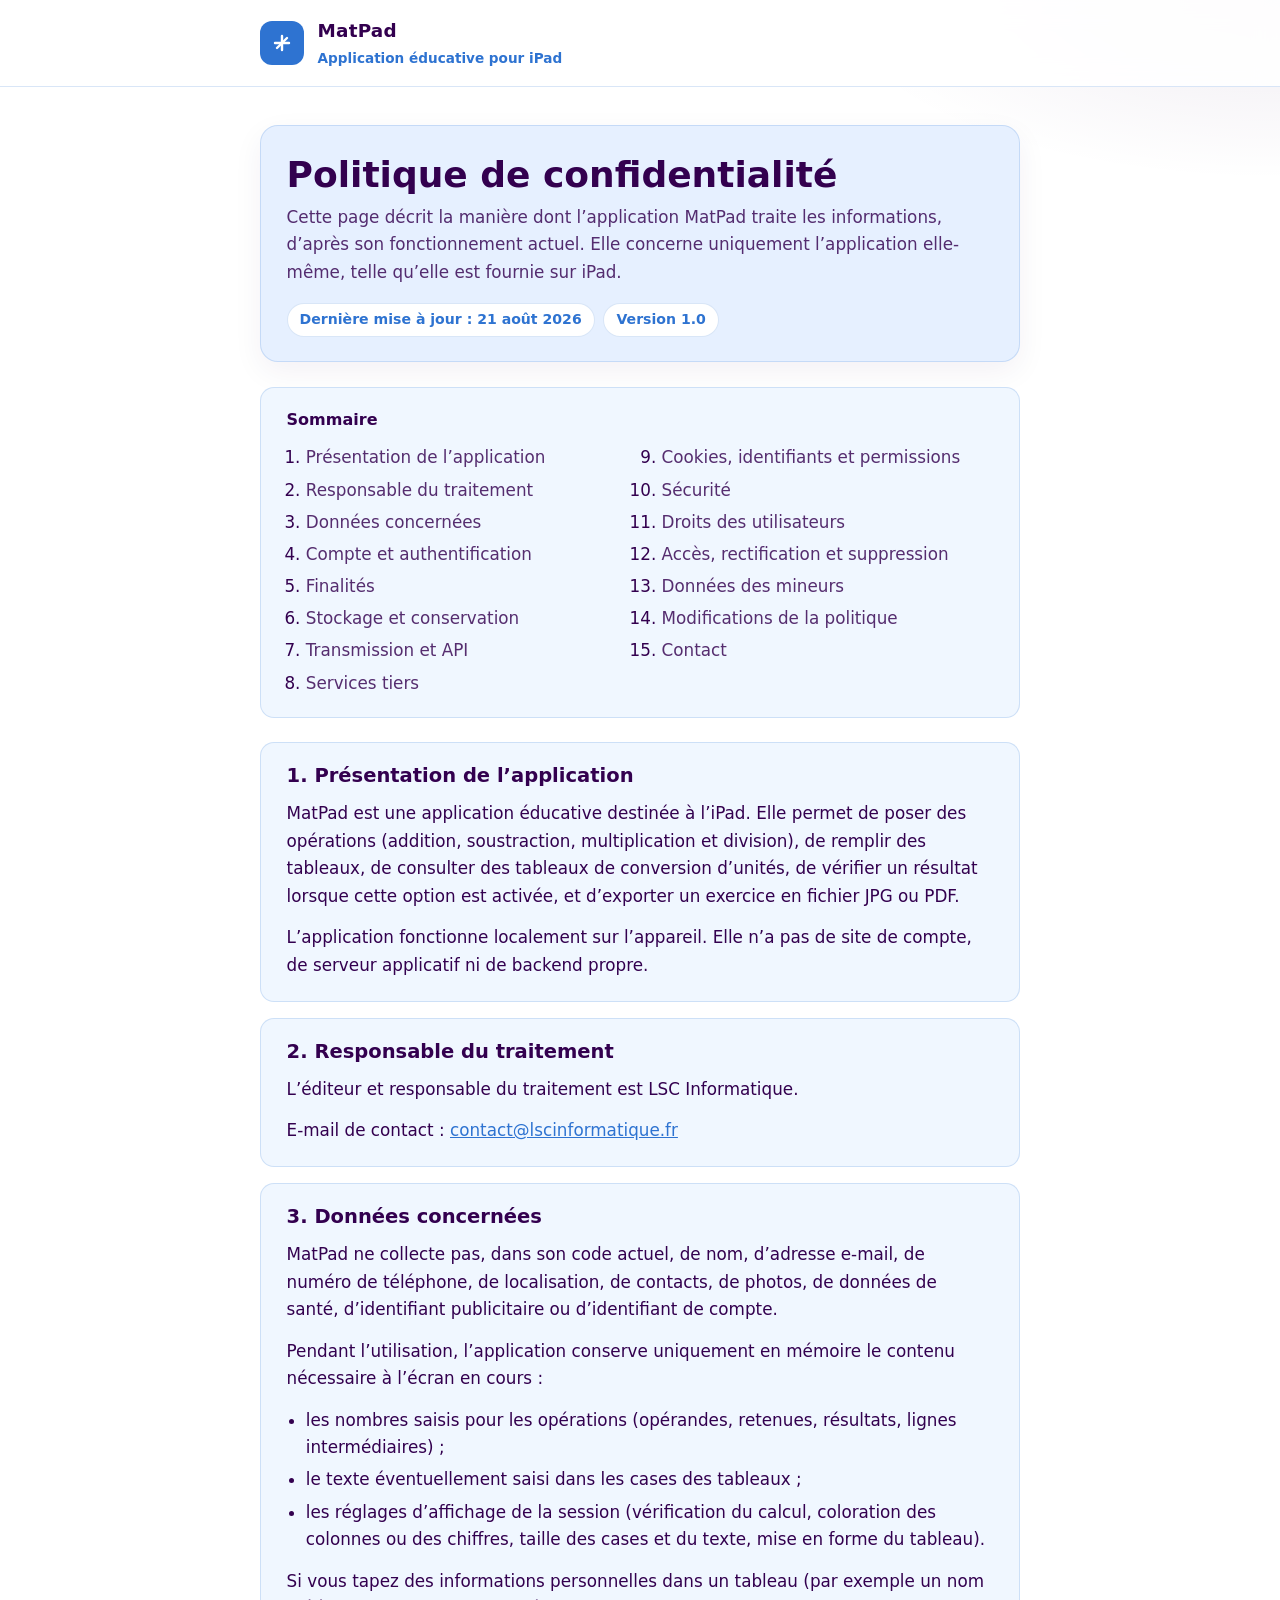
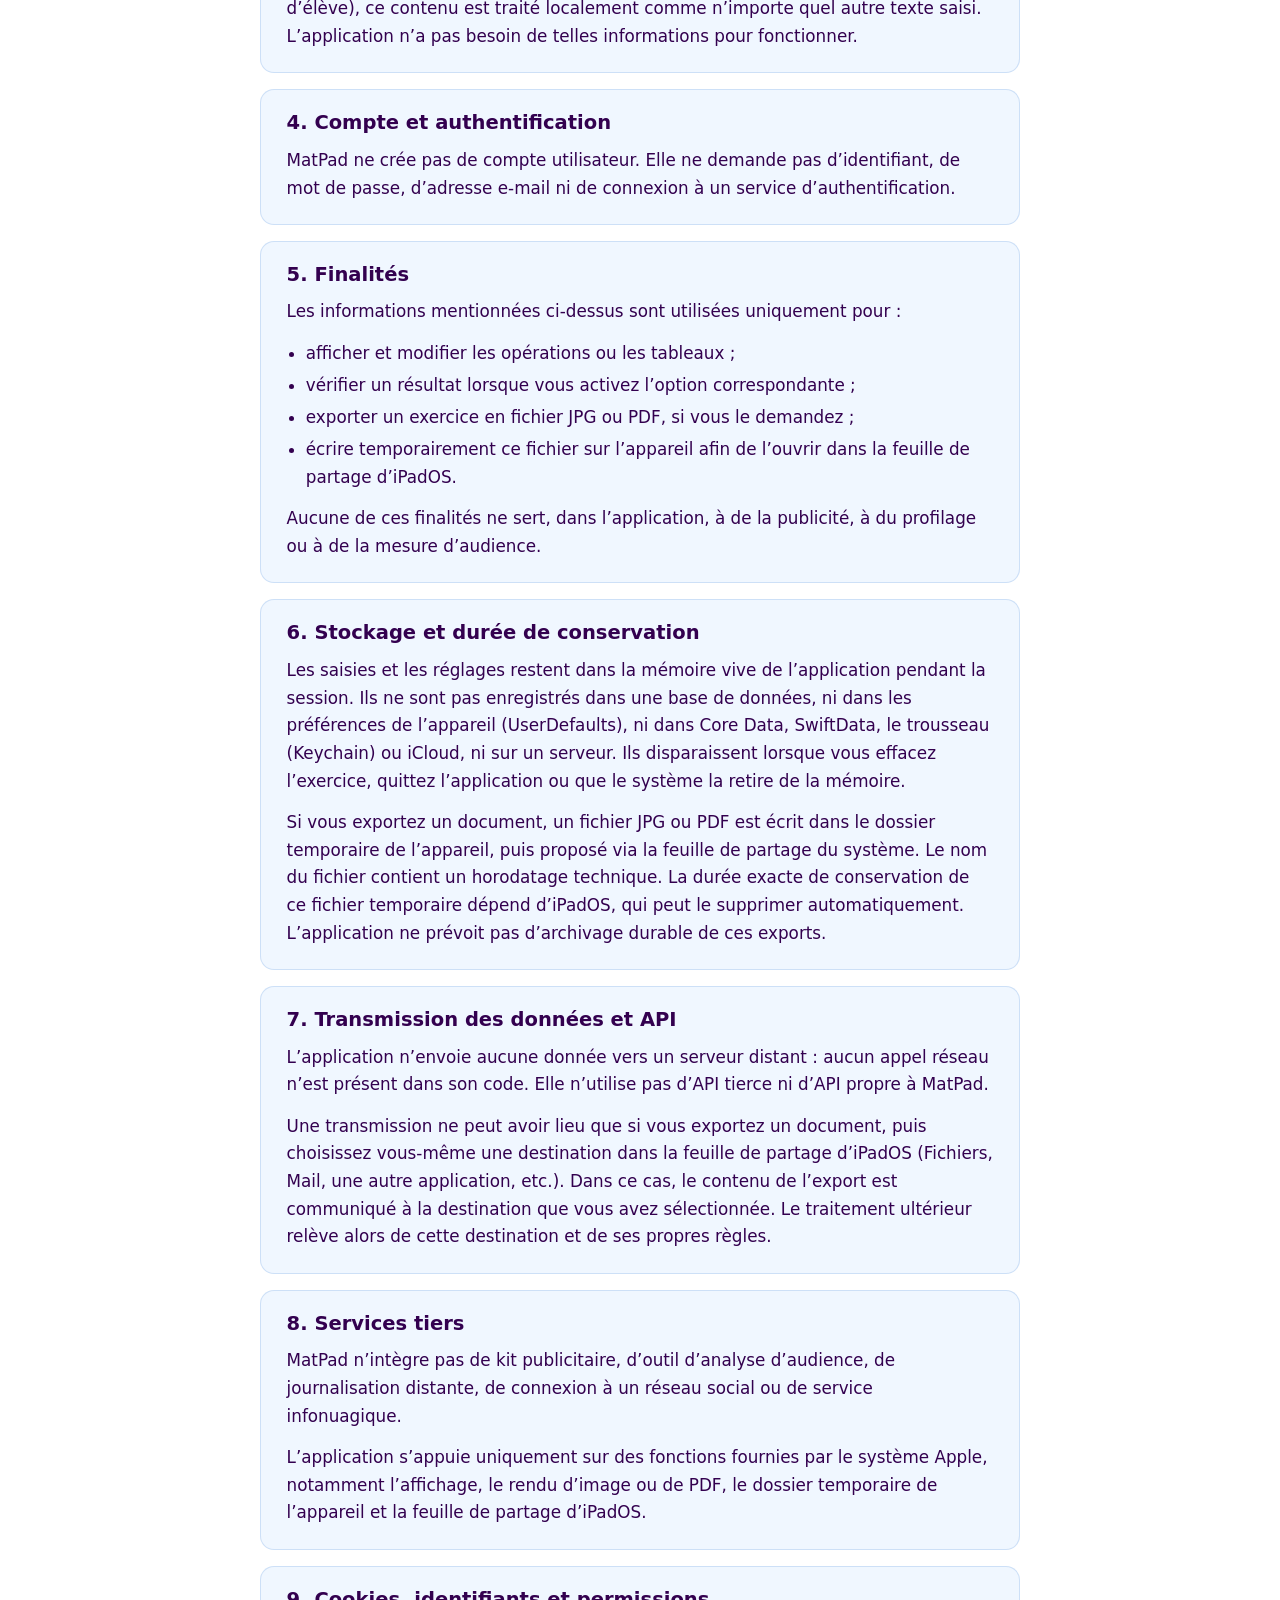
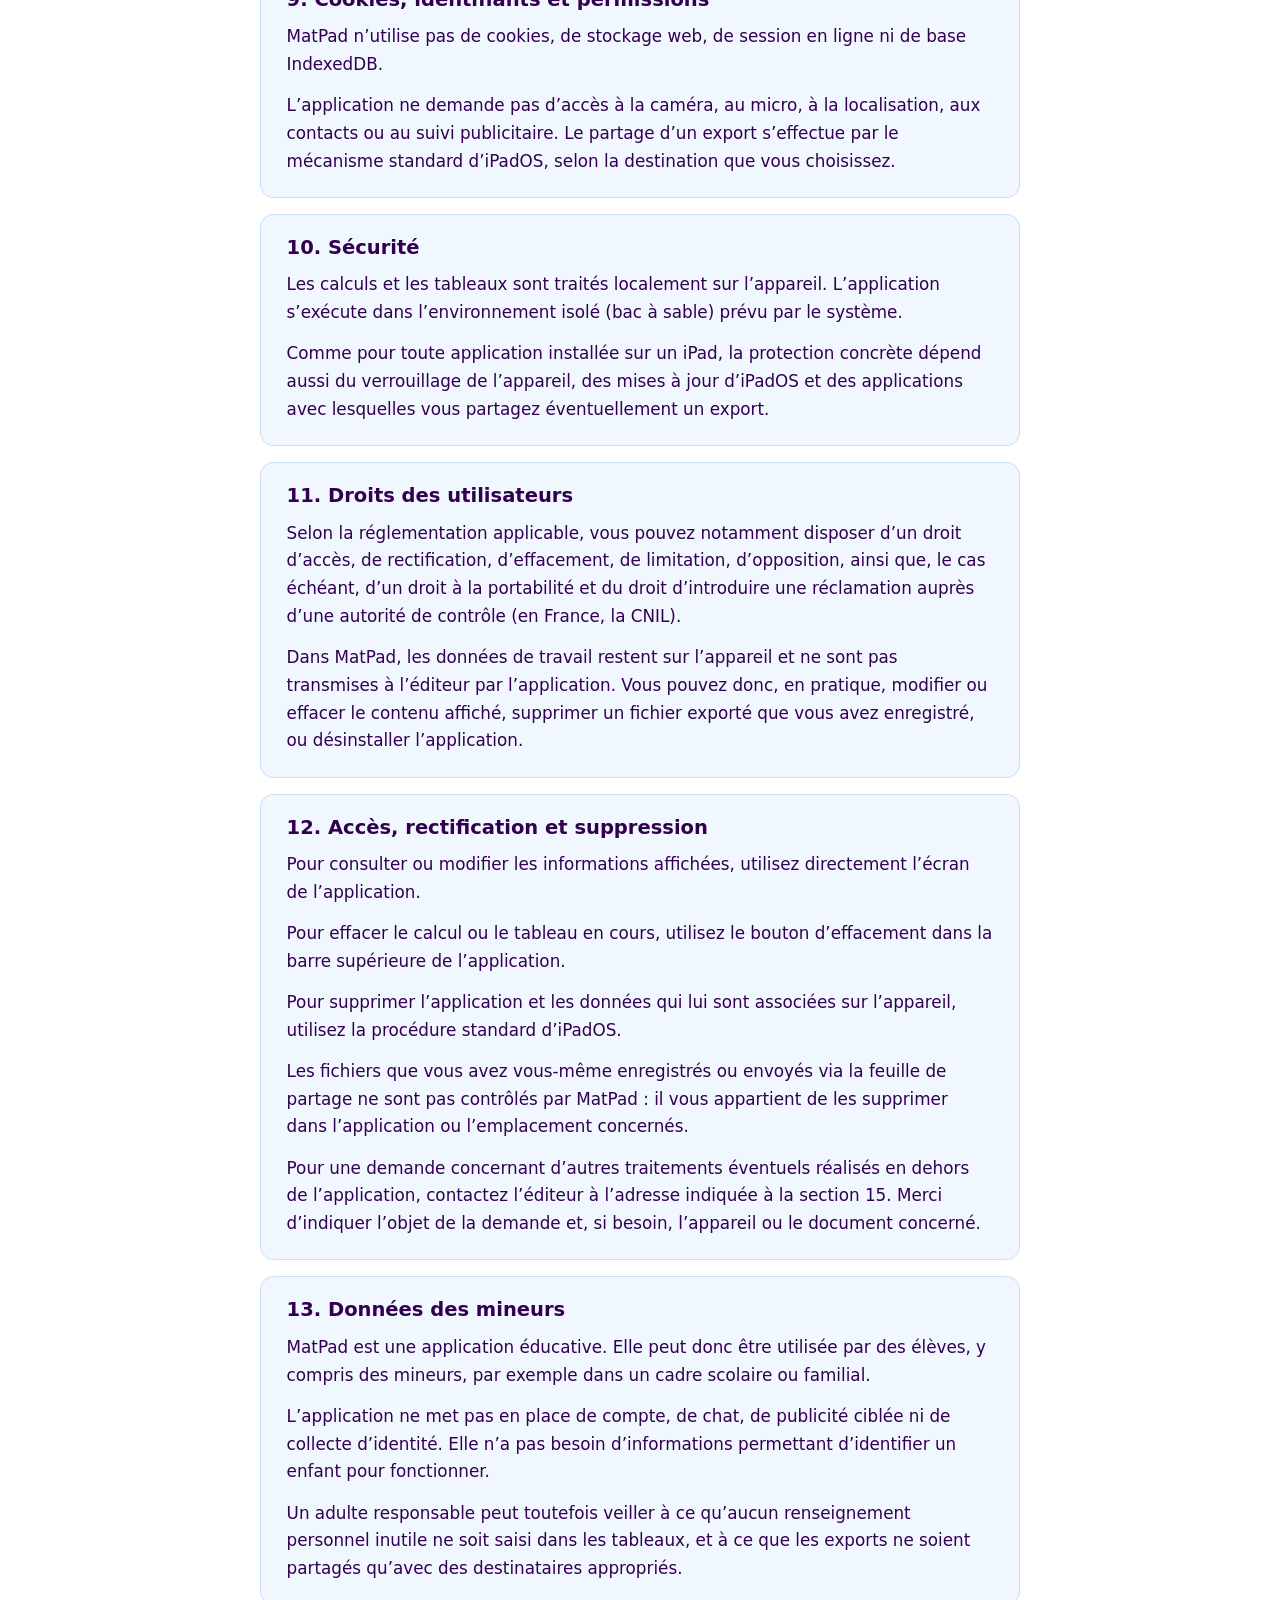
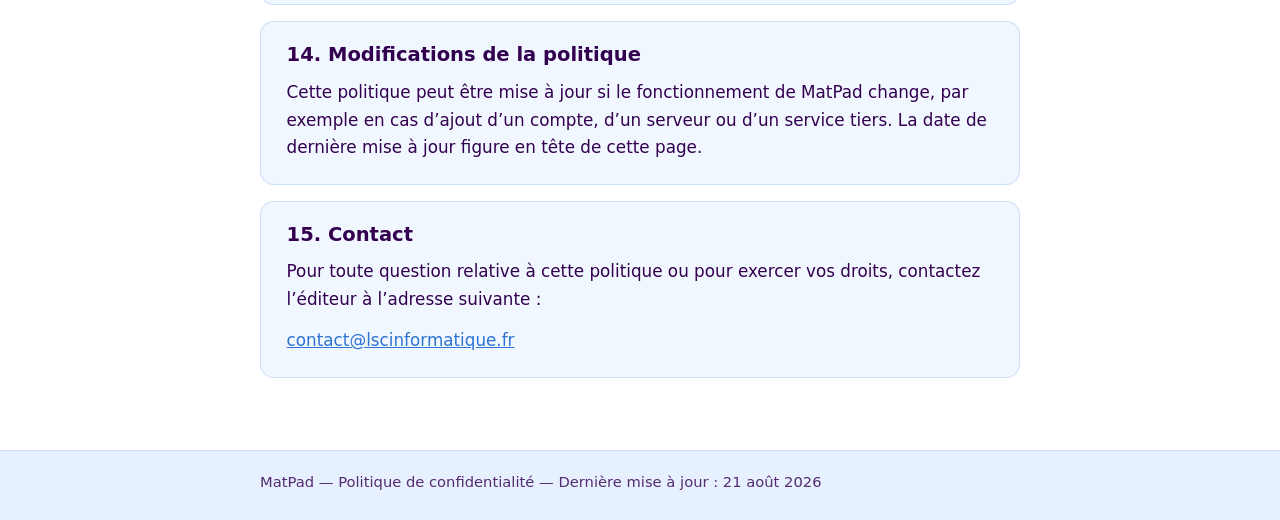
==== index.html @ 960d9aad "page privacy" ====
<!DOCTYPE html>
<html lang="fr">
<head>
  <meta charset="utf-8">
  <meta name="viewport" content="width=device-width, initial-scale=1">
  <meta name="description" content="Politique de confidentialité de MatPad, application iPad d’apprentissage des opérations posées et de saisie de tableaux.">
  <meta name="color-scheme" content="light">
  <title>Politique de confidentialité — MatPad</title>
  <link rel="icon" href="data:image/svg+xml,%3Csvg xmlns='http://www.w3.org/2000/svg' viewBox='0 0 64 64'%3E%3Crect width='64' height='64' rx='14' fill='%232E73D1'/%3E%3Cpath fill='none' stroke='%23fff' stroke-width='5' stroke-linecap='round' d='M18 32h28M32 18v28'/%3E%3Cpath fill='none' stroke='%23fff' stroke-width='5' stroke-linecap='round' d='M22 42l20-20'/%3E%3C/svg%3E">
  <style>
    :root {
      --purple: #33004f;
      --purple-soft: rgba(51, 0, 79, 0.82);
      --blue: #2e73d1;
      --paper: #e6f0ff;
      --card: #f0f7ff;
      --white: #ffffff;
      --line: rgba(46, 115, 209, 0.18);
      --radius: 14px;
      --shadow: 0 10px 30px rgba(51, 0, 79, 0.06);
    }

    * {
      box-sizing: border-box;
    }

    html {
      scroll-behavior: smooth;
    }

    body {
      margin: 0;
      color: var(--purple);
      background:
        radial-gradient(1200px 400px at 10% -10%, rgba(46, 115, 209, 0.14), transparent 55%),
        radial-gradient(900px 360px at 100% 0%, rgba(51, 0, 79, 0.08), transparent 50%),
        var(--white);
      font-family: ui-rounded, "SF Pro Rounded", "Hiragino Maru Gothic ProN", "Segoe UI", system-ui, -apple-system, sans-serif;
      line-height: 1.65;
      font-size: 1.05rem;
    }

    a {
      color: var(--blue);
    }

    .skip {
      position: absolute;
      left: 1rem;
      top: -4rem;
      background: var(--purple);
      color: var(--white);
      padding: 0.6rem 1rem;
      border-radius: 8px;
      z-index: 10;
    }

    .skip:focus {
      top: 1rem;
    }

    header {
      border-bottom: 1px solid var(--line);
      background: rgba(255, 255, 255, 0.88);
      backdrop-filter: blur(12px);
    }

    .header-inner,
    main,
    footer .footer-inner {
      width: min(760px, calc(100% - 2rem));
      margin: 0 auto;
    }

    .header-inner {
      display: flex;
      align-items: center;
      gap: 0.85rem;
      padding: 1rem 0;
    }

    .logo {
      display: grid;
      place-items: center;
      width: 44px;
      height: 44px;
      border-radius: 12px;
      background: var(--blue);
      color: var(--white);
      flex-shrink: 0;
    }

    .logo svg {
      width: 24px;
      height: 24px;
    }

    .brand {
      display: flex;
      flex-direction: column;
      gap: 0.05rem;
    }

    .brand strong {
      font-size: 1.15rem;
      letter-spacing: 0.01em;
    }

    .brand span {
      color: var(--blue);
      font-size: 0.85rem;
      font-weight: 600;
    }

    main {
      padding: 2.4rem 0 3.5rem;
    }

    .hero {
      background: var(--paper);
      border: 1px solid var(--line);
      border-radius: 18px;
      padding: 1.7rem 1.6rem 1.5rem;
      box-shadow: var(--shadow);
      margin-bottom: 1.6rem;
    }

    h1 {
      margin: 0 0 0.45rem;
      font-size: clamp(1.7rem, 4vw, 2.25rem);
      line-height: 1.2;
    }

    .lede {
      margin: 0 0 1rem;
      color: var(--purple-soft);
      font-size: 1.05rem;
    }

    .meta {
      display: flex;
      flex-wrap: wrap;
      gap: 0.55rem;
    }

    .chip {
      display: inline-flex;
      align-items: center;
      background: var(--white);
      color: var(--blue);
      border: 1px solid var(--line);
      border-radius: 999px;
      padding: 0.28rem 0.75rem;
      font-size: 0.88rem;
      font-weight: 650;
    }

    nav.toc {
      background: var(--card);
      border: 1px solid var(--line);
      border-radius: var(--radius);
      padding: 1.15rem 1.3rem 1.25rem;
      margin-bottom: 1.5rem;
    }

    nav.toc h2 {
      margin: 0 0 0.7rem;
      font-size: 1rem;
    }

    nav.toc ol {
      margin: 0;
      padding-left: 1.2rem;
      columns: 1;
      gap: 1.5rem;
    }

    nav.toc a {
      text-decoration: none;
      color: var(--purple-soft);
    }

    nav.toc a:hover,
    nav.toc a:focus {
      color: var(--blue);
      text-decoration: underline;
    }

    article section {
      background: var(--card);
      border: 1px solid var(--line);
      border-radius: var(--radius);
      padding: 1.25rem 1.35rem 1.35rem;
      margin: 0 0 1rem;
    }

    article h2 {
      margin: 0 0 0.7rem;
      font-size: 1.22rem;
      line-height: 1.3;
    }

    p {
      margin: 0 0 0.85rem;
    }

    article p:last-child,
    article ul:last-child {
      margin-bottom: 0;
    }

    ul {
      margin: 0 0 0.85rem;
      padding-left: 1.2rem;
    }

    li + li {
      margin-top: 0.28rem;
    }

    footer {
      border-top: 1px solid var(--line);
      background: var(--paper);
      color: var(--purple-soft);
    }

    .footer-inner {
      padding: 1.2rem 0 1.6rem;
      font-size: 0.92rem;
    }

    footer p {
      margin: 0;
    }

    @media (min-width: 680px) {
      nav.toc ol {
        columns: 2;
      }

      .hero,
      article section,
      nav.toc {
        padding-left: 1.6rem;
        padding-right: 1.6rem;
      }
    }

    @media (max-width: 520px) {
      body {
        font-size: 1rem;
      }

      .header-inner,
      main,
      footer .footer-inner {
        width: min(760px, calc(100% - 1.4rem));
      }

      main {
        padding-top: 1.5rem;
      }
    }

    @media print {
      body {
        background: white;
      }

      header,
      nav.toc,
      footer {
        break-inside: avoid;
      }

      article section {
        background: white;
        border: 1px solid #ccc;
        box-shadow: none;
      }
    }
  </style>
</head>
<body>
  <a class="skip" href="#contenu">Aller au contenu</a>

  <header>
    <div class="header-inner">
      <div class="logo" aria-hidden="true">
        <svg viewBox="0 0 24 24" fill="none">
          <path d="M5 12h14M12 5v14" stroke="currentColor" stroke-width="2.4" stroke-linecap="round"/>
          <path d="M7 17L17 7" stroke="currentColor" stroke-width="2.4" stroke-linecap="round"/>
        </svg>
      </div>
      <div class="brand">
        <strong>MatPad</strong>
        <span>Application éducative pour iPad</span>
      </div>
    </div>
  </header>

  <main id="contenu">
    <div class="hero">
      <h1>Politique de confidentialité</h1>
      <p class="lede">Cette page décrit la manière dont l’application MatPad traite les informations, d’après son fonctionnement actuel. Elle concerne uniquement l’application elle-même, telle qu’elle est fournie sur iPad.</p>
      <div class="meta">
        <span class="chip">Dernière mise à jour : 21 août 2026</span>
        <span class="chip">Version 1.0</span>
      </div>
    </div>

    <nav class="toc" aria-label="Sommaire">
      <h2>Sommaire</h2>
      <ol>
        <li><a href="#presentation">Présentation de l’application</a></li>
        <li><a href="#responsable">Responsable du traitement</a></li>
        <li><a href="#donnees">Données concernées</a></li>
        <li><a href="#compte">Compte et authentification</a></li>
        <li><a href="#finalites">Finalités</a></li>
        <li><a href="#stockage">Stockage et conservation</a></li>
        <li><a href="#transmission">Transmission et API</a></li>
        <li><a href="#tiers">Services tiers</a></li>
        <li><a href="#permissions">Cookies, identifiants et permissions</a></li>
        <li><a href="#securite">Sécurité</a></li>
        <li><a href="#droits">Droits des utilisateurs</a></li>
        <li><a href="#suppression">Accès, rectification et suppression</a></li>
        <li><a href="#mineurs">Données des mineurs</a></li>
        <li><a href="#modifications">Modifications de la politique</a></li>
        <li><a href="#contact">Contact</a></li>
      </ol>
    </nav>

    <article>
      <section id="presentation">
        <h2>1. Présentation de l’application</h2>
        <p>MatPad est une application éducative destinée à l’iPad. Elle permet de poser des opérations (addition, soustraction, multiplication et division), de remplir des tableaux, de consulter des tableaux de conversion d’unités, de vérifier un résultat lorsque cette option est activée, et d’exporter un exercice en fichier JPG ou PDF.</p>
        <p>L’application fonctionne localement sur l’appareil. Elle n’a pas de site de compte, de serveur applicatif ni de backend propre.</p>
      </section>

      <section id="responsable">
        <h2>2. Responsable du traitement</h2>
        <p>L’éditeur et responsable du traitement est LSC Informatique.</p>
        <p>E-mail de contact : <a href="mailto:contact@lscinformatique.fr">contact@lscinformatique.fr</a></p>
      </section>

      <section id="donnees">
        <h2>3. Données concernées</h2>
        <p>MatPad ne collecte pas, dans son code actuel, de nom, d’adresse e-mail, de numéro de téléphone, de localisation, de contacts, de photos, de données de santé, d’identifiant publicitaire ou d’identifiant de compte.</p>
        <p>Pendant l’utilisation, l’application conserve uniquement en mémoire le contenu nécessaire à l’écran en cours :</p>
        <ul>
          <li>les nombres saisis pour les opérations (opérandes, retenues, résultats, lignes intermédiaires) ;</li>
          <li>le texte éventuellement saisi dans les cases des tableaux ;</li>
          <li>les réglages d’affichage de la session (vérification du calcul, coloration des colonnes ou des chiffres, taille des cases et du texte, mise en forme du tableau).</li>
        </ul>
        <p>Si vous tapez des informations personnelles dans un tableau (par exemple un nom d’élève), ce contenu est traité localement comme n’importe quel autre texte saisi. L’application n’a pas besoin de telles informations pour fonctionner.</p>
      </section>

      <section id="compte">
        <h2>4. Compte et authentification</h2>
        <p>MatPad ne crée pas de compte utilisateur. Elle ne demande pas d’identifiant, de mot de passe, d’adresse e-mail ni de connexion à un service d’authentification.</p>
      </section>

      <section id="finalites">
        <h2>5. Finalités</h2>
        <p>Les informations mentionnées ci-dessus sont utilisées uniquement pour :</p>
        <ul>
          <li>afficher et modifier les opérations ou les tableaux ;</li>
          <li>vérifier un résultat lorsque vous activez l’option correspondante ;</li>
          <li>exporter un exercice en fichier JPG ou PDF, si vous le demandez ;</li>
          <li>écrire temporairement ce fichier sur l’appareil afin de l’ouvrir dans la feuille de partage d’iPadOS.</li>
        </ul>
        <p>Aucune de ces finalités ne sert, dans l’application, à de la publicité, à du profilage ou à de la mesure d’audience.</p>
      </section>

      <section id="stockage">
        <h2>6. Stockage et durée de conservation</h2>
        <p>Les saisies et les réglages restent dans la mémoire vive de l’application pendant la session. Ils ne sont pas enregistrés dans une base de données, ni dans les préférences de l’appareil (UserDefaults), ni dans Core Data, SwiftData, le trousseau (Keychain) ou iCloud, ni sur un serveur. Ils disparaissent lorsque vous effacez l’exercice, quittez l’application ou que le système la retire de la mémoire.</p>
        <p>Si vous exportez un document, un fichier JPG ou PDF est écrit dans le dossier temporaire de l’appareil, puis proposé via la feuille de partage du système. Le nom du fichier contient un horodatage technique. La durée exacte de conservation de ce fichier temporaire dépend d’iPadOS, qui peut le supprimer automatiquement. L’application ne prévoit pas d’archivage durable de ces exports.</p>
      </section>

      <section id="transmission">
        <h2>7. Transmission des données et API</h2>
        <p>L’application n’envoie aucune donnée vers un serveur distant : aucun appel réseau n’est présent dans son code. Elle n’utilise pas d’API tierce ni d’API propre à MatPad.</p>
        <p>Une transmission ne peut avoir lieu que si vous exportez un document, puis choisissez vous-même une destination dans la feuille de partage d’iPadOS (Fichiers, Mail, une autre application, etc.). Dans ce cas, le contenu de l’export est communiqué à la destination que vous avez sélectionnée. Le traitement ultérieur relève alors de cette destination et de ses propres règles.</p>
      </section>

      <section id="tiers">
        <h2>8. Services tiers</h2>
        <p>MatPad n’intègre pas de kit publicitaire, d’outil d’analyse d’audience, de journalisation distante, de connexion à un réseau social ou de service infonuagique.</p>
        <p>L’application s’appuie uniquement sur des fonctions fournies par le système Apple, notamment l’affichage, le rendu d’image ou de PDF, le dossier temporaire de l’appareil et la feuille de partage d’iPadOS.</p>
      </section>

      <section id="permissions">
        <h2>9. Cookies, identifiants et permissions</h2>
        <p>MatPad n’utilise pas de cookies, de stockage web, de session en ligne ni de base IndexedDB.</p>
        <p>L’application ne demande pas d’accès à la caméra, au micro, à la localisation, aux contacts ou au suivi publicitaire. Le partage d’un export s’effectue par le mécanisme standard d’iPadOS, selon la destination que vous choisissez.</p>
      </section>

      <section id="securite">
        <h2>10. Sécurité</h2>
        <p>Les calculs et les tableaux sont traités localement sur l’appareil. L’application s’exécute dans l’environnement isolé (bac à sable) prévu par le système.</p>
        <p>Comme pour toute application installée sur un iPad, la protection concrète dépend aussi du verrouillage de l’appareil, des mises à jour d’iPadOS et des applications avec lesquelles vous partagez éventuellement un export.</p>
      </section>

      <section id="droits">
        <h2>11. Droits des utilisateurs</h2>
        <p>Selon la réglementation applicable, vous pouvez notamment disposer d’un droit d’accès, de rectification, d’effacement, de limitation, d’opposition, ainsi que, le cas échéant, d’un droit à la portabilité et du droit d’introduire une réclamation auprès d’une autorité de contrôle (en France, la CNIL).</p>
        <p>Dans MatPad, les données de travail restent sur l’appareil et ne sont pas transmises à l’éditeur par l’application. Vous pouvez donc, en pratique, modifier ou effacer le contenu affiché, supprimer un fichier exporté que vous avez enregistré, ou désinstaller l’application.</p>
      </section>

      <section id="suppression">
        <h2>12. Accès, rectification et suppression</h2>
        <p>Pour consulter ou modifier les informations affichées, utilisez directement l’écran de l’application.</p>
        <p>Pour effacer le calcul ou le tableau en cours, utilisez le bouton d’effacement dans la barre supérieure de l’application.</p>
        <p>Pour supprimer l’application et les données qui lui sont associées sur l’appareil, utilisez la procédure standard d’iPadOS.</p>
        <p>Les fichiers que vous avez vous-même enregistrés ou envoyés via la feuille de partage ne sont pas contrôlés par MatPad : il vous appartient de les supprimer dans l’application ou l’emplacement concernés.</p>
        <p>Pour une demande concernant d’autres traitements éventuels réalisés en dehors de l’application, contactez l’éditeur à l’adresse indiquée à la section 15. Merci d’indiquer l’objet de la demande et, si besoin, l’appareil ou le document concerné.</p>
      </section>

      <section id="mineurs">
        <h2>13. Données des mineurs</h2>
        <p>MatPad est une application éducative. Elle peut donc être utilisée par des élèves, y compris des mineurs, par exemple dans un cadre scolaire ou familial.</p>
        <p>L’application ne met pas en place de compte, de chat, de publicité ciblée ni de collecte d’identité. Elle n’a pas besoin d’informations permettant d’identifier un enfant pour fonctionner.</p>
        <p>Un adulte responsable peut toutefois veiller à ce qu’aucun renseignement personnel inutile ne soit saisi dans les tableaux, et à ce que les exports ne soient partagés qu’avec des destinataires appropriés.</p>
      </section>

      <section id="modifications">
        <h2>14. Modifications de la politique</h2>
        <p>Cette politique peut être mise à jour si le fonctionnement de MatPad change, par exemple en cas d’ajout d’un compte, d’un serveur ou d’un service tiers. La date de dernière mise à jour figure en tête de cette page.</p>
      </section>

      <section id="contact">
        <h2>15. Contact</h2>
        <p>Pour toute question relative à cette politique ou pour exercer vos droits, contactez l’éditeur à l’adresse suivante :</p>
        <p><a href="mailto:contact@lscinformatique.fr">contact@lscinformatique.fr</a></p>
      </section>
    </article>
  </main>

  <footer>
    <div class="footer-inner">
      <p>MatPad — Politique de confidentialité — Dernière mise à jour : 21 août 2026</p>
    </div>
  </footer>
</body>
</html>
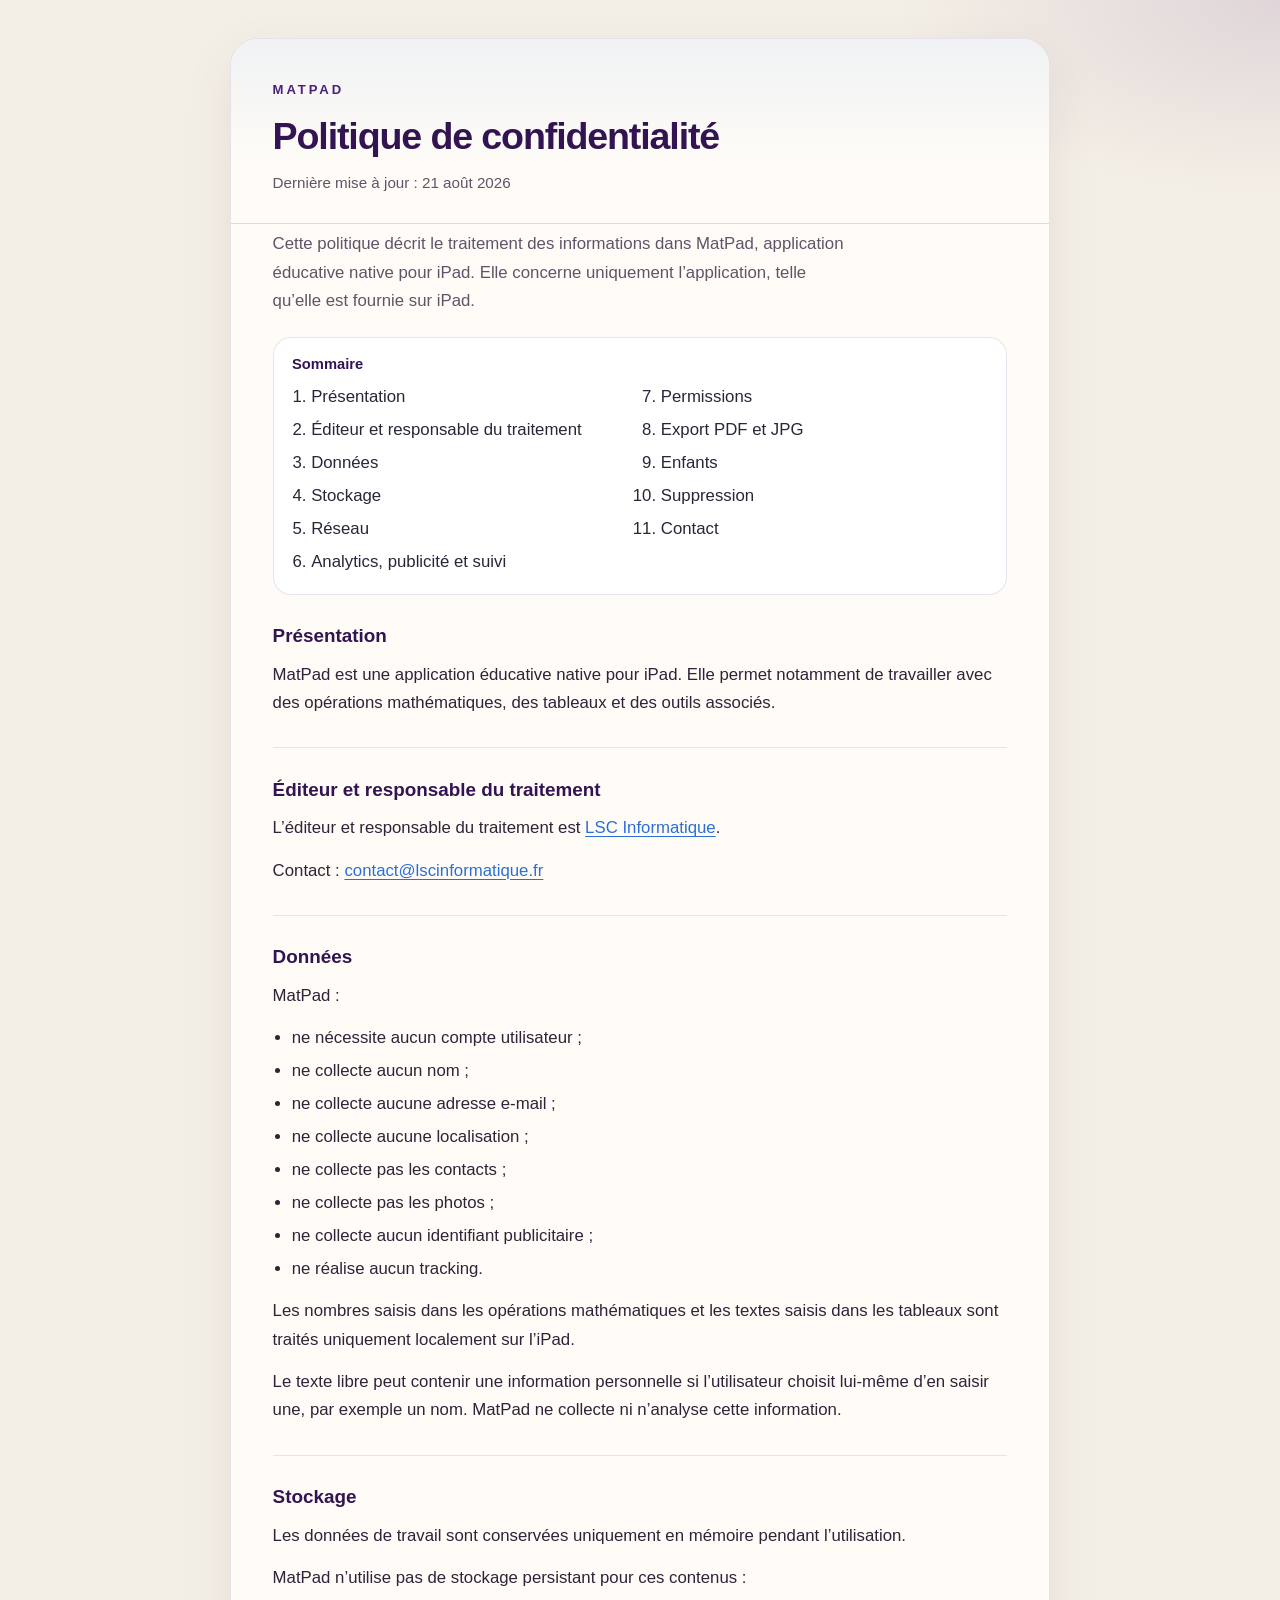
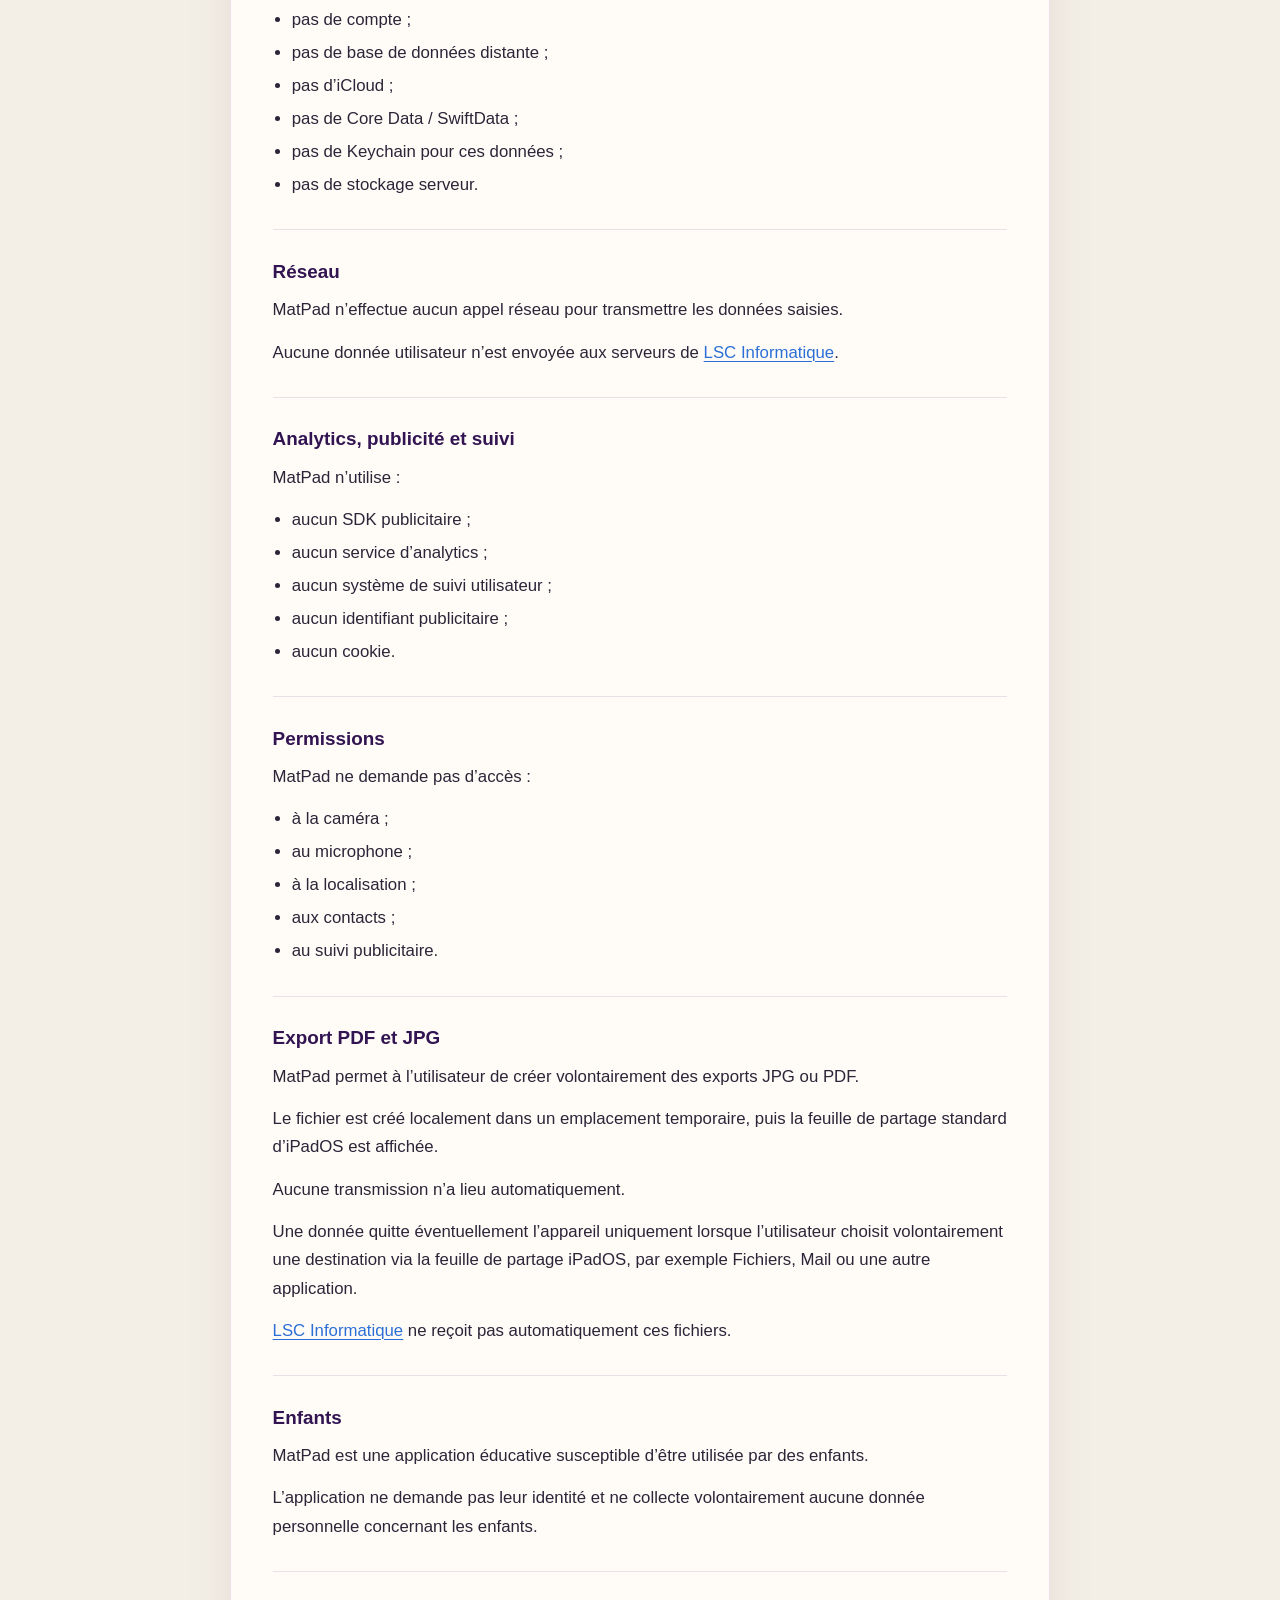
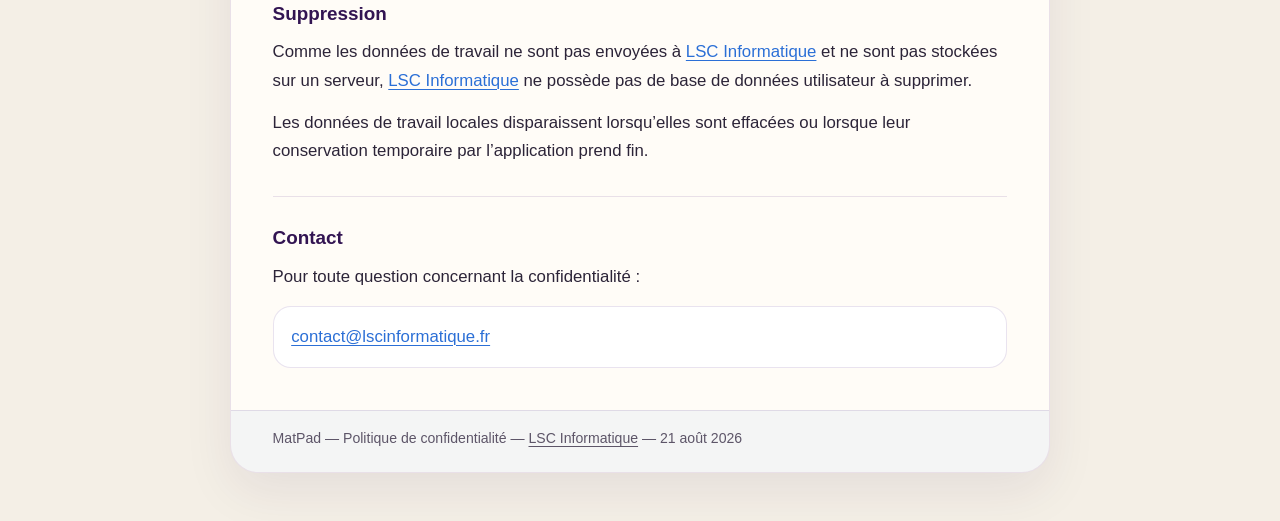
==== commit e40dfa35: "page privacy html" ====
--- a/index.html
+++ b/index.html
@@ -3,21 +3,22 @@
 <head>
   <meta charset="utf-8">
   <meta name="viewport" content="width=device-width, initial-scale=1">
-  <meta name="description" content="Politique de confidentialité de MatPad, application iPad d’apprentissage des opérations posées et de saisie de tableaux.">
+  <meta name="description" content="Politique de confidentialité de MatPad, application éducative native pour iPad éditée par LSC Informatique.">
   <meta name="color-scheme" content="light">
   <title>Politique de confidentialité — MatPad</title>
-  <link rel="icon" href="data:image/svg+xml,%3Csvg xmlns='http://www.w3.org/2000/svg' viewBox='0 0 64 64'%3E%3Crect width='64' height='64' rx='14' fill='%232E73D1'/%3E%3Cpath fill='none' stroke='%23fff' stroke-width='5' stroke-linecap='round' d='M18 32h28M32 18v28'/%3E%3Cpath fill='none' stroke='%23fff' stroke-width='5' stroke-linecap='round' d='M22 42l20-20'/%3E%3C/svg%3E">
   <style>
     :root {
-      --purple: #33004f;
-      --purple-soft: rgba(51, 0, 79, 0.82);
-      --blue: #2e73d1;
-      --paper: #e6f0ff;
-      --card: #f0f7ff;
-      --white: #ffffff;
-      --line: rgba(46, 115, 209, 0.18);
-      --radius: 14px;
-      --shadow: 0 10px 30px rgba(51, 0, 79, 0.06);
+      --purple: #4b1f7a;
+      --purple-deep: #321452;
+      --blue: #2b6fd6;
+      --ink: #2c2438;
+      --muted: #5d5568;
+      --paper: #f4efe6;
+      --sheet: #fffcf7;
+      --card: #ffffff;
+      --line: rgba(75, 31, 122, 0.12);
+      --shadow: 0 18px 50px rgba(50, 20, 82, 0.08);
+      --radius: 18px;
     }
 
     * {
@@ -30,253 +31,263 @@
 
     body {
       margin: 0;
-      color: var(--purple);
+      color: var(--ink);
       background:
-        radial-gradient(1200px 400px at 10% -10%, rgba(46, 115, 209, 0.14), transparent 55%),
-        radial-gradient(900px 360px at 100% 0%, rgba(51, 0, 79, 0.08), transparent 50%),
-        var(--white);
-      font-family: ui-rounded, "SF Pro Rounded", "Hiragino Maru Gothic ProN", "Segoe UI", system-ui, -apple-system, sans-serif;
-      line-height: 1.65;
+        radial-gradient(900px 420px at 8% -8%, rgba(43, 111, 214, 0.16), transparent 58%),
+        radial-gradient(740px 380px at 100% 0%, rgba(75, 31, 122, 0.12), transparent 52%),
+        var(--paper);
+      font-family: -apple-system, BlinkMacSystemFont, "Segoe UI", "Helvetica Neue", Helvetica, Arial, sans-serif;
       font-size: 1.05rem;
+      line-height: 1.7;
     }
 
     a {
       color: var(--blue);
+      text-decoration-thickness: 1px;
+      text-underline-offset: 0.18em;
+    }
+
+    footer a {
+      color: inherit;
+    }
+
+    footer a:hover,
+    footer a:focus-visible {
+      color: var(--purple);
+    }
+
+    a:hover,
+    a:focus-visible {
+      color: var(--purple);
     }
 
     .skip {
       position: absolute;
       left: 1rem;
       top: -4rem;
-      background: var(--purple);
-      color: var(--white);
-      padding: 0.6rem 1rem;
-      border-radius: 8px;
       z-index: 10;
+      background: var(--purple-deep);
+      color: #fff;
+      padding: 0.55rem 0.9rem;
+      border-radius: 10px;
     }
 
     .skip:focus {
       top: 1rem;
     }
 
-    header {
+    .page {
+      width: min(820px, calc(100% - 2rem));
+      margin: 1.6rem auto 2.4rem;
+    }
+
+    .sheet {
+      background: var(--sheet);
+      border: 1px solid var(--line);
+      border-radius: 28px;
+      box-shadow: var(--shadow);
+      overflow: hidden;
+    }
+
+    .masthead {
+      padding: 2.1rem 2rem 1.7rem;
+      background:
+        linear-gradient(180deg, rgba(43, 111, 214, 0.07), transparent 70%),
+        var(--sheet);
       border-bottom: 1px solid var(--line);
-      background: rgba(255, 255, 255, 0.88);
-      backdrop-filter: blur(12px);
-    }
-
-    .header-inner,
-    main,
-    footer .footer-inner {
-      width: min(760px, calc(100% - 2rem));
-      margin: 0 auto;
-    }
-
-    .header-inner {
-      display: flex;
-      align-items: center;
-      gap: 0.85rem;
-      padding: 1rem 0;
-    }
-
-    .logo {
-      display: grid;
-      place-items: center;
-      width: 44px;
-      height: 44px;
-      border-radius: 12px;
-      background: var(--blue);
-      color: var(--white);
-      flex-shrink: 0;
-    }
-
-    .logo svg {
-      width: 24px;
-      height: 24px;
     }
 
     .brand {
-      display: flex;
-      flex-direction: column;
-      gap: 0.05rem;
-    }
-
-    .brand strong {
-      font-size: 1.15rem;
-      letter-spacing: 0.01em;
-    }
-
-    .brand span {
-      color: var(--blue);
-      font-size: 0.85rem;
-      font-weight: 600;
-    }
-
-    main {
-      padding: 2.4rem 0 3.5rem;
-    }
-
-    .hero {
-      background: var(--paper);
-      border: 1px solid var(--line);
-      border-radius: 18px;
-      padding: 1.7rem 1.6rem 1.5rem;
-      box-shadow: var(--shadow);
-      margin-bottom: 1.6rem;
+      margin: 0 0 0.85rem;
+      color: var(--purple);
+      font-size: 0.82rem;
+      font-weight: 700;
+      letter-spacing: 0.22em;
+      text-transform: uppercase;
     }
 
     h1 {
-      margin: 0 0 0.45rem;
-      font-size: clamp(1.7rem, 4vw, 2.25rem);
-      line-height: 1.2;
-    }
-
-    .lede {
-      margin: 0 0 1rem;
-      color: var(--purple-soft);
-      font-size: 1.05rem;
-    }
-
-    .meta {
-      display: flex;
-      flex-wrap: wrap;
-      gap: 0.55rem;
-    }
-
-    .chip {
-      display: inline-flex;
-      align-items: center;
-      background: var(--white);
-      color: var(--blue);
-      border: 1px solid var(--line);
-      border-radius: 999px;
-      padding: 0.28rem 0.75rem;
-      font-size: 0.88rem;
-      font-weight: 650;
-    }
-
-    nav.toc {
+      margin: 0 0 0.7rem;
+      color: var(--purple-deep);
+      font-size: clamp(1.7rem, 4.4vw, 2.35rem);
+      line-height: 1.15;
+      letter-spacing: -0.03em;
+    }
+
+    .updated {
+      margin: 0;
+      color: var(--muted);
+      font-size: 0.95rem;
+    }
+
+    .intro {
+      margin: 0;
+      max-width: 62ch;
+      color: var(--muted);
+    }
+
+    .toc {
+      margin: 1.35rem 0 0;
+      padding: 1.05rem 1.15rem;
       background: var(--card);
       border: 1px solid var(--line);
       border-radius: var(--radius);
-      padding: 1.15rem 1.3rem 1.25rem;
-      margin-bottom: 1.5rem;
-    }
-
-    nav.toc h2 {
-      margin: 0 0 0.7rem;
-      font-size: 1rem;
-    }
-
-    nav.toc ol {
+    }
+
+    .toc h2 {
+      margin: 0 0 0.55rem;
+      font-size: 0.92rem;
+    }
+
+    .toc ol {
       margin: 0;
       padding-left: 1.2rem;
       columns: 1;
-      gap: 1.5rem;
-    }
-
-    nav.toc a {
+      gap: 1.4rem;
+    }
+
+    .toc a {
+      color: var(--ink);
       text-decoration: none;
-      color: var(--purple-soft);
-    }
-
-    nav.toc a:hover,
-    nav.toc a:focus {
+    }
+
+    .toc a:hover,
+    .toc a:focus-visible {
       color: var(--blue);
       text-decoration: underline;
     }
 
-    article section {
+    main {
+      padding: 0.4rem 2rem 2.2rem;
+    }
+
+    section {
+      padding: 1.55rem 0;
+      border-bottom: 1px solid var(--line);
+    }
+
+    section:last-of-type {
+      border-bottom: 0;
+      padding-bottom: 0.4rem;
+    }
+
+    h2 {
+      margin: 0 0 0.75rem;
+      color: var(--purple-deep);
+      font-size: 1.18rem;
+      line-height: 1.3;
+    }
+
+    p {
+      margin: 0 0 0.85rem;
+    }
+
+    p:last-child,
+    ul:last-child {
+      margin-bottom: 0;
+    }
+
+    ul {
+      margin: 0 0 0.85rem;
+      padding-left: 1.2rem;
+    }
+
+    li + li {
+      margin-top: 0.28rem;
+    }
+
+    .card {
+      margin-top: 0.9rem;
+      padding: 1rem 1.1rem;
       background: var(--card);
       border: 1px solid var(--line);
       border-radius: var(--radius);
-      padding: 1.25rem 1.35rem 1.35rem;
-      margin: 0 0 1rem;
-    }
-
-    article h2 {
-      margin: 0 0 0.7rem;
-      font-size: 1.22rem;
-      line-height: 1.3;
-    }
-
-    p {
-      margin: 0 0 0.85rem;
-    }
-
-    article p:last-child,
-    article ul:last-child {
-      margin-bottom: 0;
-    }
-
-    ul {
-      margin: 0 0 0.85rem;
-      padding-left: 1.2rem;
-    }
-
-    li + li {
-      margin-top: 0.28rem;
     }
 
     footer {
+      padding: 1.05rem 2rem 1.3rem;
+      background: rgba(43, 111, 214, 0.05);
       border-top: 1px solid var(--line);
-      background: var(--paper);
-      color: var(--purple-soft);
-    }
-
-    .footer-inner {
-      padding: 1.2rem 0 1.6rem;
-      font-size: 0.92rem;
+      color: var(--muted);
+      font-size: 0.88rem;
     }
 
     footer p {
       margin: 0;
     }
 
-    @media (min-width: 680px) {
-      nav.toc ol {
+    @media (min-width: 720px) {
+      .page {
+        margin-top: 2.4rem;
+        margin-bottom: 3rem;
+      }
+
+      .masthead,
+      main,
+      footer {
+        padding-left: 2.6rem;
+        padding-right: 2.6rem;
+      }
+
+      .masthead {
+        padding-top: 2.5rem;
+      }
+
+      .toc ol {
         columns: 2;
       }
 
-      .hero,
-      article section,
-      nav.toc {
-        padding-left: 1.6rem;
-        padding-right: 1.6rem;
-      }
-    }
-
-    @media (max-width: 520px) {
+      section {
+        padding: 1.85rem 0;
+      }
+    }
+
+    @media (max-width: 519px) {
       body {
         font-size: 1rem;
       }
 
-      .header-inner,
+      .page {
+        width: min(820px, calc(100% - 1.2rem));
+        margin-top: 0.9rem;
+      }
+
+      .sheet {
+        border-radius: 20px;
+      }
+
+      .masthead,
       main,
-      footer .footer-inner {
-        width: min(760px, calc(100% - 1.4rem));
-      }
-
-      main {
-        padding-top: 1.5rem;
+      footer {
+        padding-left: 1.15rem;
+        padding-right: 1.15rem;
       }
     }
 
     @media print {
       body {
-        background: white;
-      }
-
-      header,
-      nav.toc,
-      footer {
+        background: #fff;
+      }
+
+      .page {
+        width: auto;
+        margin: 0;
+      }
+
+      .sheet {
+        border: 0;
+        border-radius: 0;
+        box-shadow: none;
+      }
+
+      .toc {
         break-inside: avoid;
       }
-
-      article section {
-        background: white;
-        border: 1px solid #ccc;
-        box-shadow: none;
+    }
+
+    @media (prefers-reduced-motion: reduce) {
+      html {
+        scroll-behavior: auto;
       }
     }
   </style>
@@ -284,163 +295,142 @@
 <body>
   <a class="skip" href="#contenu">Aller au contenu</a>
 
-  <header>
-    <div class="header-inner">
-      <div class="logo" aria-hidden="true">
-        <svg viewBox="0 0 24 24" fill="none">
-          <path d="M5 12h14M12 5v14" stroke="currentColor" stroke-width="2.4" stroke-linecap="round"/>
-          <path d="M7 17L17 7" stroke="currentColor" stroke-width="2.4" stroke-linecap="round"/>
-        </svg>
-      </div>
-      <div class="brand">
-        <strong>MatPad</strong>
-        <span>Application éducative pour iPad</span>
-      </div>
+  <div class="page">
+    <div class="sheet">
+      <header class="masthead">
+        <p class="brand">MatPad</p>
+        <h1>Politique de confidentialité</h1>
+        <p class="updated">Dernière mise à jour&nbsp;: 21 août 2026</p>
+      </header>
+
+      <main id="contenu">
+        <p class="intro">Cette politique décrit le traitement des informations dans MatPad, application éducative native pour iPad. Elle concerne uniquement l’application, telle qu’elle est fournie sur iPad.</p>
+
+        <nav class="toc" aria-label="Sommaire">
+          <h2>Sommaire</h2>
+          <ol>
+            <li><a href="#presentation">Présentation</a></li>
+            <li><a href="#editeur">Éditeur et responsable du traitement</a></li>
+            <li><a href="#donnees">Données</a></li>
+            <li><a href="#stockage">Stockage</a></li>
+            <li><a href="#reseau">Réseau</a></li>
+            <li><a href="#tracking">Analytics, publicité et suivi</a></li>
+            <li><a href="#permissions">Permissions</a></li>
+            <li><a href="#export">Export PDF et JPG</a></li>
+            <li><a href="#enfants">Enfants</a></li>
+            <li><a href="#suppression">Suppression</a></li>
+            <li><a href="#contact">Contact</a></li>
+          </ol>
+        </nav>
+
+        <article>
+          <section id="presentation">
+            <h2>Présentation</h2>
+            <p>MatPad est une application éducative native pour iPad. Elle permet notamment de travailler avec des opérations mathématiques, des tableaux et des outils associés.</p>
+          </section>
+
+          <section id="editeur">
+            <h2>Éditeur et responsable du traitement</h2>
+            <p>L’éditeur et responsable du traitement est <a href="https://www.lscinformatique.fr" target="_blank" rel="noopener noreferrer">LSC Informatique</a>.</p>
+            <p>Contact&nbsp;: <a href="mailto:contact@lscinformatique.fr">contact@lscinformatique.fr</a></p>
+          </section>
+
+          <section id="donnees">
+            <h2>Données</h2>
+            <p>MatPad&nbsp;:</p>
+            <ul>
+              <li>ne nécessite aucun compte utilisateur&nbsp;;</li>
+              <li>ne collecte aucun nom&nbsp;;</li>
+              <li>ne collecte aucune adresse e-mail&nbsp;;</li>
+              <li>ne collecte aucune localisation&nbsp;;</li>
+              <li>ne collecte pas les contacts&nbsp;;</li>
+              <li>ne collecte pas les photos&nbsp;;</li>
+              <li>ne collecte aucun identifiant publicitaire&nbsp;;</li>
+              <li>ne réalise aucun tracking.</li>
+            </ul>
+            <p>Les nombres saisis dans les opérations mathématiques et les textes saisis dans les tableaux sont traités uniquement localement sur l’iPad.</p>
+            <p>Le texte libre peut contenir une information personnelle si l’utilisateur choisit lui-même d’en saisir une, par exemple un nom. MatPad ne collecte ni n’analyse cette information.</p>
+          </section>
+
+          <section id="stockage">
+            <h2>Stockage</h2>
+            <p>Les données de travail sont conservées uniquement en mémoire pendant l’utilisation.</p>
+            <p>MatPad n’utilise pas de stockage persistant pour ces contenus&nbsp;:</p>
+            <ul>
+              <li>pas de compte&nbsp;;</li>
+              <li>pas de base de données distante&nbsp;;</li>
+              <li>pas d’iCloud&nbsp;;</li>
+              <li>pas de Core Data / SwiftData&nbsp;;</li>
+              <li>pas de Keychain pour ces données&nbsp;;</li>
+              <li>pas de stockage serveur.</li>
+            </ul>
+          </section>
+
+          <section id="reseau">
+            <h2>Réseau</h2>
+            <p>MatPad n’effectue aucun appel réseau pour transmettre les données saisies.</p>
+            <p>Aucune donnée utilisateur n’est envoyée aux serveurs de <a href="https://www.lscinformatique.fr" target="_blank" rel="noopener noreferrer">LSC Informatique</a>.</p>
+          </section>
+
+          <section id="tracking">
+            <h2>Analytics, publicité et suivi</h2>
+            <p>MatPad n’utilise&nbsp;:</p>
+            <ul>
+              <li>aucun SDK publicitaire&nbsp;;</li>
+              <li>aucun service d’analytics&nbsp;;</li>
+              <li>aucun système de suivi utilisateur&nbsp;;</li>
+              <li>aucun identifiant publicitaire&nbsp;;</li>
+              <li>aucun cookie.</li>
+            </ul>
+          </section>
+
+          <section id="permissions">
+            <h2>Permissions</h2>
+            <p>MatPad ne demande pas d’accès&nbsp;:</p>
+            <ul>
+              <li>à la caméra&nbsp;;</li>
+              <li>au microphone&nbsp;;</li>
+              <li>à la localisation&nbsp;;</li>
+              <li>aux contacts&nbsp;;</li>
+              <li>au suivi publicitaire.</li>
+            </ul>
+          </section>
+
+          <section id="export">
+            <h2>Export PDF et JPG</h2>
+            <p>MatPad permet à l’utilisateur de créer volontairement des exports JPG ou PDF.</p>
+            <p>Le fichier est créé localement dans un emplacement temporaire, puis la feuille de partage standard d’iPadOS est affichée.</p>
+            <p>Aucune transmission n’a lieu automatiquement.</p>
+            <p>Une donnée quitte éventuellement l’appareil uniquement lorsque l’utilisateur choisit volontairement une destination via la feuille de partage iPadOS, par exemple Fichiers, Mail ou une autre application.</p>
+            <p><a href="https://www.lscinformatique.fr" target="_blank" rel="noopener noreferrer">LSC Informatique</a> ne reçoit pas automatiquement ces fichiers.</p>
+          </section>
+
+          <section id="enfants">
+            <h2>Enfants</h2>
+            <p>MatPad est une application éducative susceptible d’être utilisée par des enfants.</p>
+            <p>L’application ne demande pas leur identité et ne collecte volontairement aucune donnée personnelle concernant les enfants.</p>
+          </section>
+
+          <section id="suppression">
+            <h2>Suppression</h2>
+            <p>Comme les données de travail ne sont pas envoyées à <a href="https://www.lscinformatique.fr" target="_blank" rel="noopener noreferrer">LSC Informatique</a> et ne sont pas stockées sur un serveur, <a href="https://www.lscinformatique.fr" target="_blank" rel="noopener noreferrer">LSC Informatique</a> ne possède pas de base de données utilisateur à supprimer.</p>
+            <p>Les données de travail locales disparaissent lorsqu’elles sont effacées ou lorsque leur conservation temporaire par l’application prend fin.</p>
+          </section>
+
+          <section id="contact">
+            <h2>Contact</h2>
+            <p>Pour toute question concernant la confidentialité&nbsp;:</p>
+            <div class="card">
+              <p><a href="mailto:contact@lscinformatique.fr">contact@lscinformatique.fr</a></p>
+            </div>
+          </section>
+        </article>
+      </main>
+
+      <footer>
+        <p>MatPad — Politique de confidentialité — <a href="https://www.lscinformatique.fr" target="_blank" rel="noopener noreferrer">LSC Informatique</a> — 21 août 2026</p>
+      </footer>
     </div>
-  </header>
-
-  <main id="contenu">
-    <div class="hero">
-      <h1>Politique de confidentialité</h1>
-      <p class="lede">Cette page décrit la manière dont l’application MatPad traite les informations, d’après son fonctionnement actuel. Elle concerne uniquement l’application elle-même, telle qu’elle est fournie sur iPad.</p>
-      <div class="meta">
-        <span class="chip">Dernière mise à jour : 21 août 2026</span>
-        <span class="chip">Version 1.0</span>
-      </div>
-    </div>
-
-    <nav class="toc" aria-label="Sommaire">
-      <h2>Sommaire</h2>
-      <ol>
-        <li><a href="#presentation">Présentation de l’application</a></li>
-        <li><a href="#responsable">Responsable du traitement</a></li>
-        <li><a href="#donnees">Données concernées</a></li>
-        <li><a href="#compte">Compte et authentification</a></li>
-        <li><a href="#finalites">Finalités</a></li>
-        <li><a href="#stockage">Stockage et conservation</a></li>
-        <li><a href="#transmission">Transmission et API</a></li>
-        <li><a href="#tiers">Services tiers</a></li>
-        <li><a href="#permissions">Cookies, identifiants et permissions</a></li>
-        <li><a href="#securite">Sécurité</a></li>
-        <li><a href="#droits">Droits des utilisateurs</a></li>
-        <li><a href="#suppression">Accès, rectification et suppression</a></li>
-        <li><a href="#mineurs">Données des mineurs</a></li>
-        <li><a href="#modifications">Modifications de la politique</a></li>
-        <li><a href="#contact">Contact</a></li>
-      </ol>
-    </nav>
-
-    <article>
-      <section id="presentation">
-        <h2>1. Présentation de l’application</h2>
-        <p>MatPad est une application éducative destinée à l’iPad. Elle permet de poser des opérations (addition, soustraction, multiplication et division), de remplir des tableaux, de consulter des tableaux de conversion d’unités, de vérifier un résultat lorsque cette option est activée, et d’exporter un exercice en fichier JPG ou PDF.</p>
-        <p>L’application fonctionne localement sur l’appareil. Elle n’a pas de site de compte, de serveur applicatif ni de backend propre.</p>
-      </section>
-
-      <section id="responsable">
-        <h2>2. Responsable du traitement</h2>
-        <p>L’éditeur et responsable du traitement est LSC Informatique.</p>
-        <p>E-mail de contact : <a href="mailto:contact@lscinformatique.fr">contact@lscinformatique.fr</a></p>
-      </section>
-
-      <section id="donnees">
-        <h2>3. Données concernées</h2>
-        <p>MatPad ne collecte pas, dans son code actuel, de nom, d’adresse e-mail, de numéro de téléphone, de localisation, de contacts, de photos, de données de santé, d’identifiant publicitaire ou d’identifiant de compte.</p>
-        <p>Pendant l’utilisation, l’application conserve uniquement en mémoire le contenu nécessaire à l’écran en cours :</p>
-        <ul>
-          <li>les nombres saisis pour les opérations (opérandes, retenues, résultats, lignes intermédiaires) ;</li>
-          <li>le texte éventuellement saisi dans les cases des tableaux ;</li>
-          <li>les réglages d’affichage de la session (vérification du calcul, coloration des colonnes ou des chiffres, taille des cases et du texte, mise en forme du tableau).</li>
-        </ul>
-        <p>Si vous tapez des informations personnelles dans un tableau (par exemple un nom d’élève), ce contenu est traité localement comme n’importe quel autre texte saisi. L’application n’a pas besoin de telles informations pour fonctionner.</p>
-      </section>
-
-      <section id="compte">
-        <h2>4. Compte et authentification</h2>
-        <p>MatPad ne crée pas de compte utilisateur. Elle ne demande pas d’identifiant, de mot de passe, d’adresse e-mail ni de connexion à un service d’authentification.</p>
-      </section>
-
-      <section id="finalites">
-        <h2>5. Finalités</h2>
-        <p>Les informations mentionnées ci-dessus sont utilisées uniquement pour :</p>
-        <ul>
-          <li>afficher et modifier les opérations ou les tableaux ;</li>
-          <li>vérifier un résultat lorsque vous activez l’option correspondante ;</li>
-          <li>exporter un exercice en fichier JPG ou PDF, si vous le demandez ;</li>
-          <li>écrire temporairement ce fichier sur l’appareil afin de l’ouvrir dans la feuille de partage d’iPadOS.</li>
-        </ul>
-        <p>Aucune de ces finalités ne sert, dans l’application, à de la publicité, à du profilage ou à de la mesure d’audience.</p>
-      </section>
-
-      <section id="stockage">
-        <h2>6. Stockage et durée de conservation</h2>
-        <p>Les saisies et les réglages restent dans la mémoire vive de l’application pendant la session. Ils ne sont pas enregistrés dans une base de données, ni dans les préférences de l’appareil (UserDefaults), ni dans Core Data, SwiftData, le trousseau (Keychain) ou iCloud, ni sur un serveur. Ils disparaissent lorsque vous effacez l’exercice, quittez l’application ou que le système la retire de la mémoire.</p>
-        <p>Si vous exportez un document, un fichier JPG ou PDF est écrit dans le dossier temporaire de l’appareil, puis proposé via la feuille de partage du système. Le nom du fichier contient un horodatage technique. La durée exacte de conservation de ce fichier temporaire dépend d’iPadOS, qui peut le supprimer automatiquement. L’application ne prévoit pas d’archivage durable de ces exports.</p>
-      </section>
-
-      <section id="transmission">
-        <h2>7. Transmission des données et API</h2>
-        <p>L’application n’envoie aucune donnée vers un serveur distant : aucun appel réseau n’est présent dans son code. Elle n’utilise pas d’API tierce ni d’API propre à MatPad.</p>
-        <p>Une transmission ne peut avoir lieu que si vous exportez un document, puis choisissez vous-même une destination dans la feuille de partage d’iPadOS (Fichiers, Mail, une autre application, etc.). Dans ce cas, le contenu de l’export est communiqué à la destination que vous avez sélectionnée. Le traitement ultérieur relève alors de cette destination et de ses propres règles.</p>
-      </section>
-
-      <section id="tiers">
-        <h2>8. Services tiers</h2>
-        <p>MatPad n’intègre pas de kit publicitaire, d’outil d’analyse d’audience, de journalisation distante, de connexion à un réseau social ou de service infonuagique.</p>
-        <p>L’application s’appuie uniquement sur des fonctions fournies par le système Apple, notamment l’affichage, le rendu d’image ou de PDF, le dossier temporaire de l’appareil et la feuille de partage d’iPadOS.</p>
-      </section>
-
-      <section id="permissions">
-        <h2>9. Cookies, identifiants et permissions</h2>
-        <p>MatPad n’utilise pas de cookies, de stockage web, de session en ligne ni de base IndexedDB.</p>
-        <p>L’application ne demande pas d’accès à la caméra, au micro, à la localisation, aux contacts ou au suivi publicitaire. Le partage d’un export s’effectue par le mécanisme standard d’iPadOS, selon la destination que vous choisissez.</p>
-      </section>
-
-      <section id="securite">
-        <h2>10. Sécurité</h2>
-        <p>Les calculs et les tableaux sont traités localement sur l’appareil. L’application s’exécute dans l’environnement isolé (bac à sable) prévu par le système.</p>
-        <p>Comme pour toute application installée sur un iPad, la protection concrète dépend aussi du verrouillage de l’appareil, des mises à jour d’iPadOS et des applications avec lesquelles vous partagez éventuellement un export.</p>
-      </section>
-
-      <section id="droits">
-        <h2>11. Droits des utilisateurs</h2>
-        <p>Selon la réglementation applicable, vous pouvez notamment disposer d’un droit d’accès, de rectification, d’effacement, de limitation, d’opposition, ainsi que, le cas échéant, d’un droit à la portabilité et du droit d’introduire une réclamation auprès d’une autorité de contrôle (en France, la CNIL).</p>
-        <p>Dans MatPad, les données de travail restent sur l’appareil et ne sont pas transmises à l’éditeur par l’application. Vous pouvez donc, en pratique, modifier ou effacer le contenu affiché, supprimer un fichier exporté que vous avez enregistré, ou désinstaller l’application.</p>
-      </section>
-
-      <section id="suppression">
-        <h2>12. Accès, rectification et suppression</h2>
-        <p>Pour consulter ou modifier les informations affichées, utilisez directement l’écran de l’application.</p>
-        <p>Pour effacer le calcul ou le tableau en cours, utilisez le bouton d’effacement dans la barre supérieure de l’application.</p>
-        <p>Pour supprimer l’application et les données qui lui sont associées sur l’appareil, utilisez la procédure standard d’iPadOS.</p>
-        <p>Les fichiers que vous avez vous-même enregistrés ou envoyés via la feuille de partage ne sont pas contrôlés par MatPad : il vous appartient de les supprimer dans l’application ou l’emplacement concernés.</p>
-        <p>Pour une demande concernant d’autres traitements éventuels réalisés en dehors de l’application, contactez l’éditeur à l’adresse indiquée à la section 15. Merci d’indiquer l’objet de la demande et, si besoin, l’appareil ou le document concerné.</p>
-      </section>
-
-      <section id="mineurs">
-        <h2>13. Données des mineurs</h2>
-        <p>MatPad est une application éducative. Elle peut donc être utilisée par des élèves, y compris des mineurs, par exemple dans un cadre scolaire ou familial.</p>
-        <p>L’application ne met pas en place de compte, de chat, de publicité ciblée ni de collecte d’identité. Elle n’a pas besoin d’informations permettant d’identifier un enfant pour fonctionner.</p>
-        <p>Un adulte responsable peut toutefois veiller à ce qu’aucun renseignement personnel inutile ne soit saisi dans les tableaux, et à ce que les exports ne soient partagés qu’avec des destinataires appropriés.</p>
-      </section>
-
-      <section id="modifications">
-        <h2>14. Modifications de la politique</h2>
-        <p>Cette politique peut être mise à jour si le fonctionnement de MatPad change, par exemple en cas d’ajout d’un compte, d’un serveur ou d’un service tiers. La date de dernière mise à jour figure en tête de cette page.</p>
-      </section>
-
-      <section id="contact">
-        <h2>15. Contact</h2>
-        <p>Pour toute question relative à cette politique ou pour exercer vos droits, contactez l’éditeur à l’adresse suivante :</p>
-        <p><a href="mailto:contact@lscinformatique.fr">contact@lscinformatique.fr</a></p>
-      </section>
-    </article>
-  </main>
-
-  <footer>
-    <div class="footer-inner">
-      <p>MatPad — Politique de confidentialité — Dernière mise à jour : 21 août 2026</p>
-    </div>
-  </footer>
+  </div>
 </body>
 </html>
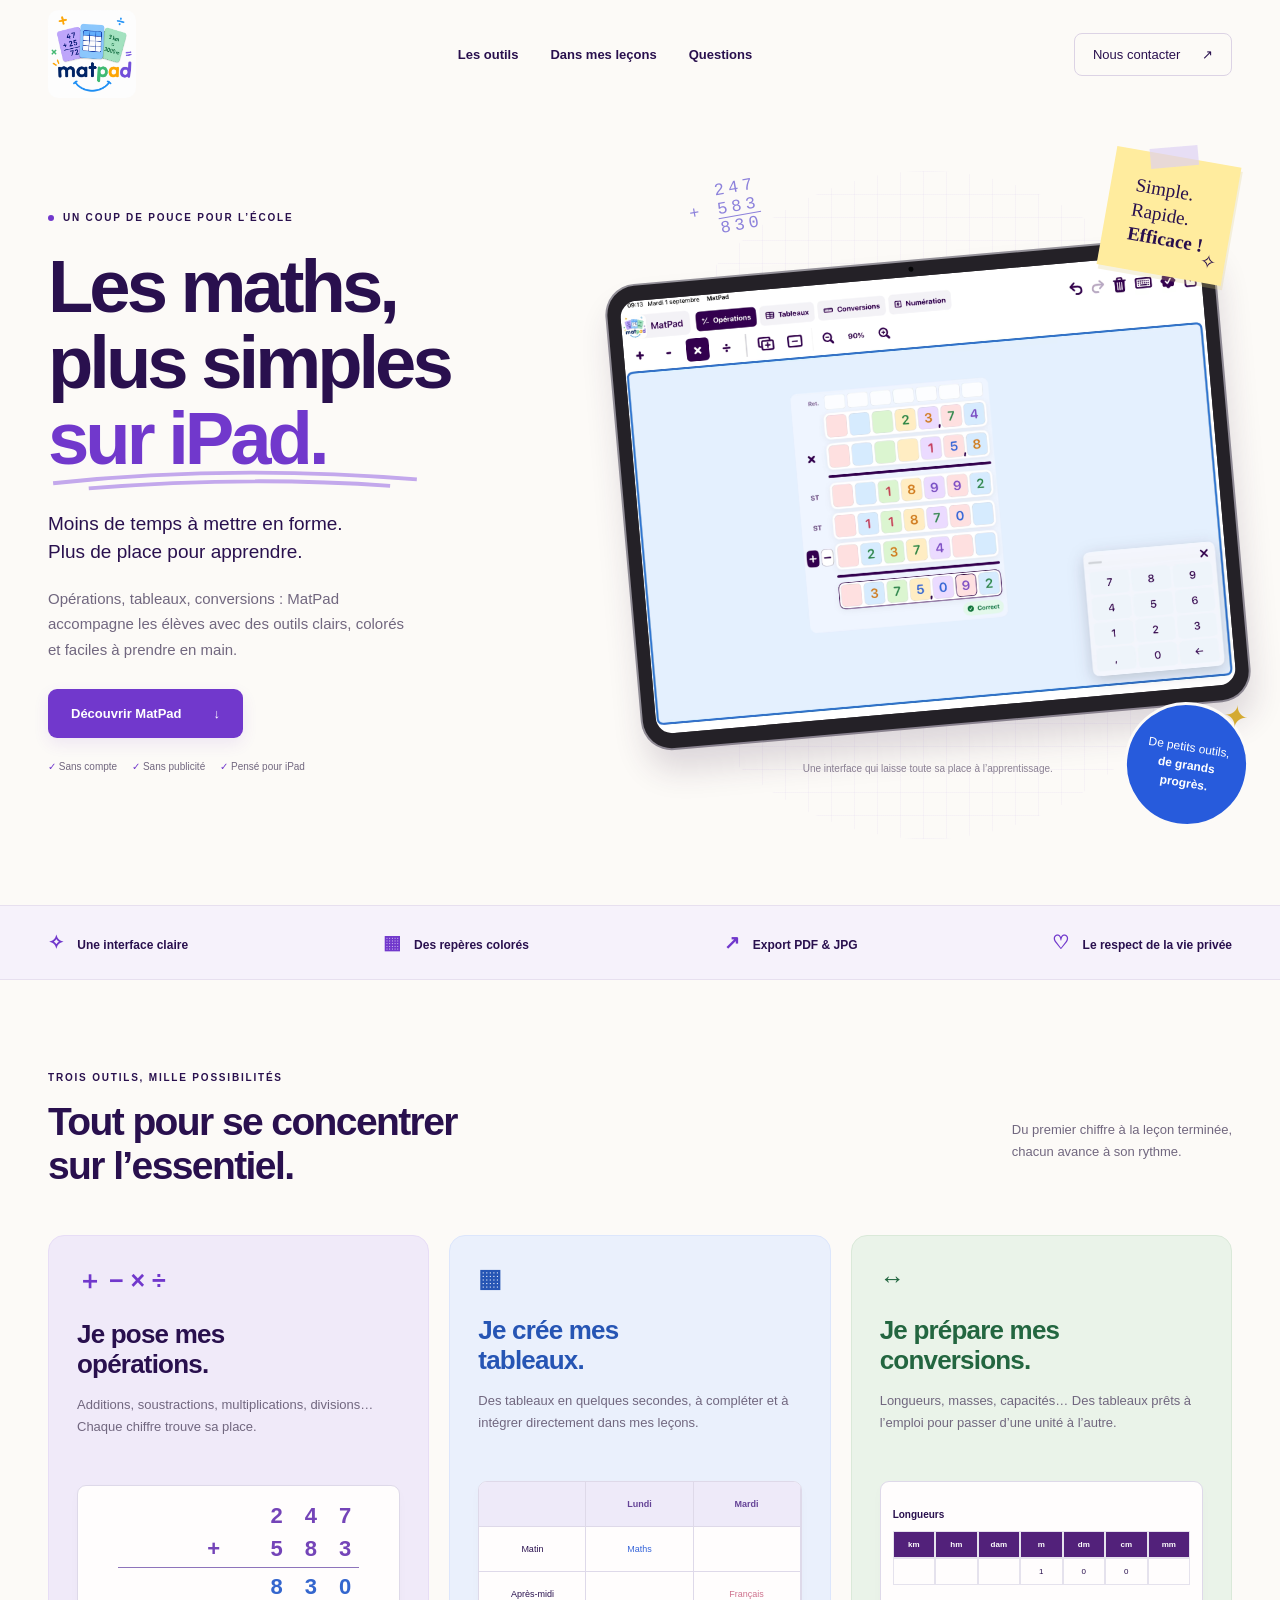
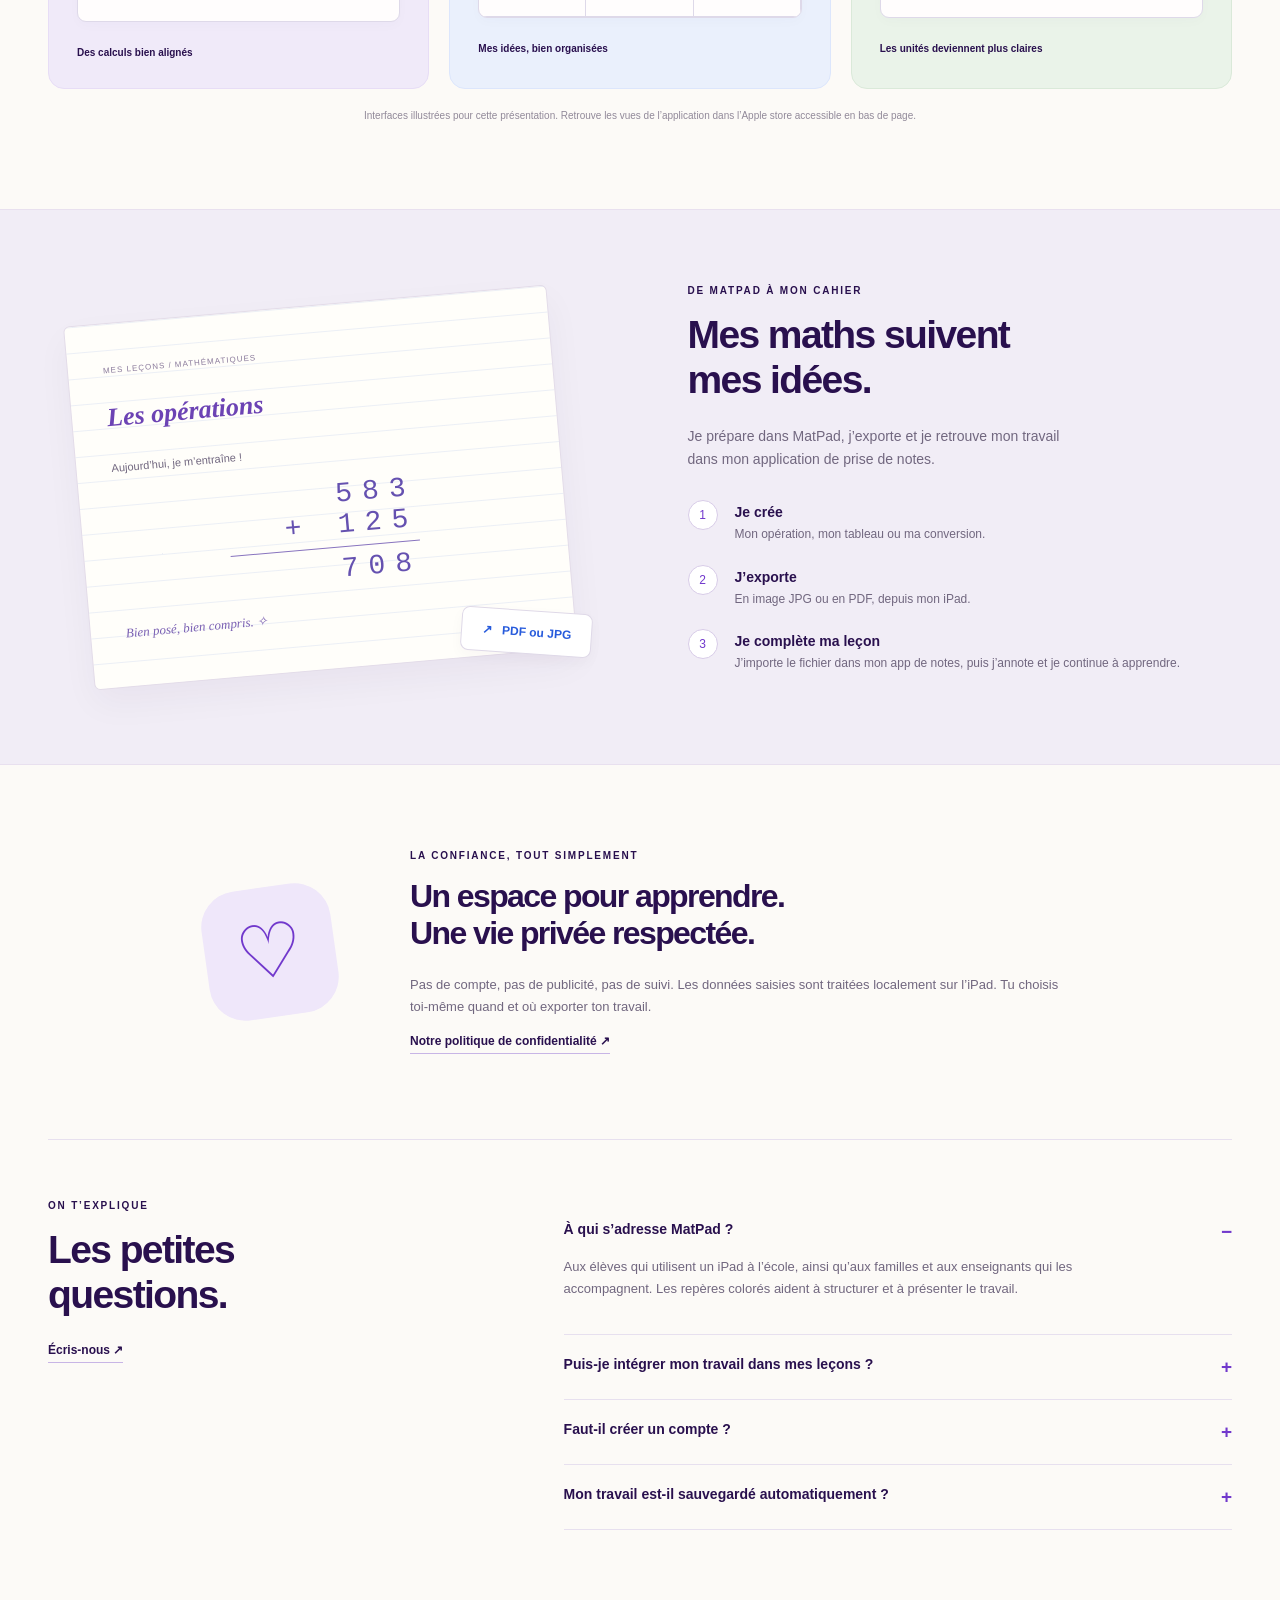
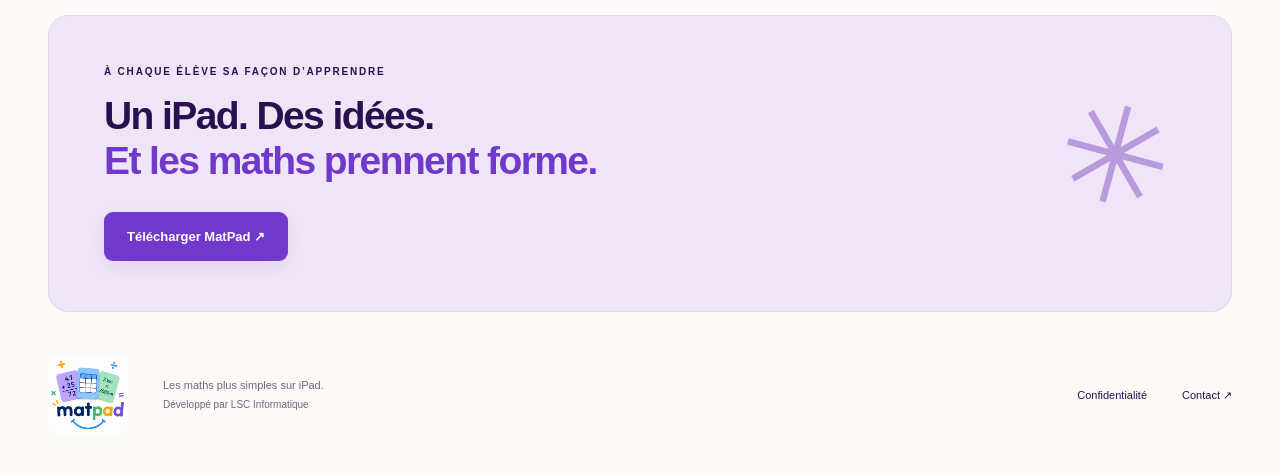
==== commit cbd18a1e: "mise en ligne de la zone dns avec new vitrine" ====
--- a/index.html
+++ b/index.html
@@ -1,436 +1,11 @@
-<!DOCTYPE html>
-<html lang="fr">
-<head>
-  <meta charset="utf-8">
-  <meta name="viewport" content="width=device-width, initial-scale=1">
-  <meta name="description" content="Politique de confidentialité de MatPad, application éducative native pour iPad éditée par LSC Informatique.">
-  <meta name="color-scheme" content="light">
-  <title>Politique de confidentialité — MatPad</title>
-  <style>
-    :root {
-      --purple: #4b1f7a;
-      --purple-deep: #321452;
-      --blue: #2b6fd6;
-      --ink: #2c2438;
-      --muted: #5d5568;
-      --paper: #f4efe6;
-      --sheet: #fffcf7;
-      --card: #ffffff;
-      --line: rgba(75, 31, 122, 0.12);
-      --shadow: 0 18px 50px rgba(50, 20, 82, 0.08);
-      --radius: 18px;
-    }
-
-    * {
-      box-sizing: border-box;
-    }
-
-    html {
-      scroll-behavior: smooth;
-    }
-
-    body {
-      margin: 0;
-      color: var(--ink);
-      background:
-        radial-gradient(900px 420px at 8% -8%, rgba(43, 111, 214, 0.16), transparent 58%),
-        radial-gradient(740px 380px at 100% 0%, rgba(75, 31, 122, 0.12), transparent 52%),
-        var(--paper);
-      font-family: -apple-system, BlinkMacSystemFont, "Segoe UI", "Helvetica Neue", Helvetica, Arial, sans-serif;
-      font-size: 1.05rem;
-      line-height: 1.7;
-    }
-
-    a {
-      color: var(--blue);
-      text-decoration-thickness: 1px;
-      text-underline-offset: 0.18em;
-    }
-
-    footer a {
-      color: inherit;
-    }
-
-    footer a:hover,
-    footer a:focus-visible {
-      color: var(--purple);
-    }
-
-    a:hover,
-    a:focus-visible {
-      color: var(--purple);
-    }
-
-    .skip {
-      position: absolute;
-      left: 1rem;
-      top: -4rem;
-      z-index: 10;
-      background: var(--purple-deep);
-      color: #fff;
-      padding: 0.55rem 0.9rem;
-      border-radius: 10px;
-    }
-
-    .skip:focus {
-      top: 1rem;
-    }
-
-    .page {
-      width: min(820px, calc(100% - 2rem));
-      margin: 1.6rem auto 2.4rem;
-    }
-
-    .sheet {
-      background: var(--sheet);
-      border: 1px solid var(--line);
-      border-radius: 28px;
-      box-shadow: var(--shadow);
-      overflow: hidden;
-    }
-
-    .masthead {
-      padding: 2.1rem 2rem 1.7rem;
-      background:
-        linear-gradient(180deg, rgba(43, 111, 214, 0.07), transparent 70%),
-        var(--sheet);
-      border-bottom: 1px solid var(--line);
-    }
-
-    .brand {
-      margin: 0 0 0.85rem;
-      color: var(--purple);
-      font-size: 0.82rem;
-      font-weight: 700;
-      letter-spacing: 0.22em;
-      text-transform: uppercase;
-    }
-
-    h1 {
-      margin: 0 0 0.7rem;
-      color: var(--purple-deep);
-      font-size: clamp(1.7rem, 4.4vw, 2.35rem);
-      line-height: 1.15;
-      letter-spacing: -0.03em;
-    }
-
-    .updated {
-      margin: 0;
-      color: var(--muted);
-      font-size: 0.95rem;
-    }
-
-    .intro {
-      margin: 0;
-      max-width: 62ch;
-      color: var(--muted);
-    }
-
-    .toc {
-      margin: 1.35rem 0 0;
-      padding: 1.05rem 1.15rem;
-      background: var(--card);
-      border: 1px solid var(--line);
-      border-radius: var(--radius);
-    }
-
-    .toc h2 {
-      margin: 0 0 0.55rem;
-      font-size: 0.92rem;
-    }
-
-    .toc ol {
-      margin: 0;
-      padding-left: 1.2rem;
-      columns: 1;
-      gap: 1.4rem;
-    }
-
-    .toc a {
-      color: var(--ink);
-      text-decoration: none;
-    }
-
-    .toc a:hover,
-    .toc a:focus-visible {
-      color: var(--blue);
-      text-decoration: underline;
-    }
-
-    main {
-      padding: 0.4rem 2rem 2.2rem;
-    }
-
-    section {
-      padding: 1.55rem 0;
-      border-bottom: 1px solid var(--line);
-    }
-
-    section:last-of-type {
-      border-bottom: 0;
-      padding-bottom: 0.4rem;
-    }
-
-    h2 {
-      margin: 0 0 0.75rem;
-      color: var(--purple-deep);
-      font-size: 1.18rem;
-      line-height: 1.3;
-    }
-
-    p {
-      margin: 0 0 0.85rem;
-    }
-
-    p:last-child,
-    ul:last-child {
-      margin-bottom: 0;
-    }
-
-    ul {
-      margin: 0 0 0.85rem;
-      padding-left: 1.2rem;
-    }
-
-    li + li {
-      margin-top: 0.28rem;
-    }
-
-    .card {
-      margin-top: 0.9rem;
-      padding: 1rem 1.1rem;
-      background: var(--card);
-      border: 1px solid var(--line);
-      border-radius: var(--radius);
-    }
-
-    footer {
-      padding: 1.05rem 2rem 1.3rem;
-      background: rgba(43, 111, 214, 0.05);
-      border-top: 1px solid var(--line);
-      color: var(--muted);
-      font-size: 0.88rem;
-    }
-
-    footer p {
-      margin: 0;
-    }
-
-    @media (min-width: 720px) {
-      .page {
-        margin-top: 2.4rem;
-        margin-bottom: 3rem;
-      }
-
-      .masthead,
-      main,
-      footer {
-        padding-left: 2.6rem;
-        padding-right: 2.6rem;
-      }
-
-      .masthead {
-        padding-top: 2.5rem;
-      }
-
-      .toc ol {
-        columns: 2;
-      }
-
-      section {
-        padding: 1.85rem 0;
-      }
-    }
-
-    @media (max-width: 519px) {
-      body {
-        font-size: 1rem;
-      }
-
-      .page {
-        width: min(820px, calc(100% - 1.2rem));
-        margin-top: 0.9rem;
-      }
-
-      .sheet {
-        border-radius: 20px;
-      }
-
-      .masthead,
-      main,
-      footer {
-        padding-left: 1.15rem;
-        padding-right: 1.15rem;
-      }
-    }
-
-    @media print {
-      body {
-        background: #fff;
-      }
-
-      .page {
-        width: auto;
-        margin: 0;
-      }
-
-      .sheet {
-        border: 0;
-        border-radius: 0;
-        box-shadow: none;
-      }
-
-      .toc {
-        break-inside: avoid;
-      }
-    }
-
-    @media (prefers-reduced-motion: reduce) {
-      html {
-        scroll-behavior: auto;
-      }
-    }
-  </style>
-</head>
-<body>
-  <a class="skip" href="#contenu">Aller au contenu</a>
-
-  <div class="page">
-    <div class="sheet">
-      <header class="masthead">
-        <p class="brand">MatPad</p>
-        <h1>Politique de confidentialité</h1>
-        <p class="updated">Dernière mise à jour&nbsp;: 21 août 2026</p>
-      </header>
-
-      <main id="contenu">
-        <p class="intro">Cette politique décrit le traitement des informations dans MatPad, application éducative native pour iPad. Elle concerne uniquement l’application, telle qu’elle est fournie sur iPad.</p>
-
-        <nav class="toc" aria-label="Sommaire">
-          <h2>Sommaire</h2>
-          <ol>
-            <li><a href="#presentation">Présentation</a></li>
-            <li><a href="#editeur">Éditeur et responsable du traitement</a></li>
-            <li><a href="#donnees">Données</a></li>
-            <li><a href="#stockage">Stockage</a></li>
-            <li><a href="#reseau">Réseau</a></li>
-            <li><a href="#tracking">Analytics, publicité et suivi</a></li>
-            <li><a href="#permissions">Permissions</a></li>
-            <li><a href="#export">Export PDF et JPG</a></li>
-            <li><a href="#enfants">Enfants</a></li>
-            <li><a href="#suppression">Suppression</a></li>
-            <li><a href="#contact">Contact</a></li>
-          </ol>
-        </nav>
-
-        <article>
-          <section id="presentation">
-            <h2>Présentation</h2>
-            <p>MatPad est une application éducative native pour iPad. Elle permet notamment de travailler avec des opérations mathématiques, des tableaux et des outils associés.</p>
-          </section>
-
-          <section id="editeur">
-            <h2>Éditeur et responsable du traitement</h2>
-            <p>L’éditeur et responsable du traitement est <a href="https://www.lscinformatique.fr" target="_blank" rel="noopener noreferrer">LSC Informatique</a>.</p>
-            <p>Contact&nbsp;: <a href="mailto:contact@lscinformatique.fr">contact@lscinformatique.fr</a></p>
-          </section>
-
-          <section id="donnees">
-            <h2>Données</h2>
-            <p>MatPad&nbsp;:</p>
-            <ul>
-              <li>ne nécessite aucun compte utilisateur&nbsp;;</li>
-              <li>ne collecte aucun nom&nbsp;;</li>
-              <li>ne collecte aucune adresse e-mail&nbsp;;</li>
-              <li>ne collecte aucune localisation&nbsp;;</li>
-              <li>ne collecte pas les contacts&nbsp;;</li>
-              <li>ne collecte pas les photos&nbsp;;</li>
-              <li>ne collecte aucun identifiant publicitaire&nbsp;;</li>
-              <li>ne réalise aucun tracking.</li>
-            </ul>
-            <p>Les nombres saisis dans les opérations mathématiques et les textes saisis dans les tableaux sont traités uniquement localement sur l’iPad.</p>
-            <p>Le texte libre peut contenir une information personnelle si l’utilisateur choisit lui-même d’en saisir une, par exemple un nom. MatPad ne collecte ni n’analyse cette information.</p>
-          </section>
-
-          <section id="stockage">
-            <h2>Stockage</h2>
-            <p>Les données de travail sont conservées uniquement en mémoire pendant l’utilisation.</p>
-            <p>MatPad n’utilise pas de stockage persistant pour ces contenus&nbsp;:</p>
-            <ul>
-              <li>pas de compte&nbsp;;</li>
-              <li>pas de base de données distante&nbsp;;</li>
-              <li>pas d’iCloud&nbsp;;</li>
-              <li>pas de Core Data / SwiftData&nbsp;;</li>
-              <li>pas de Keychain pour ces données&nbsp;;</li>
-              <li>pas de stockage serveur.</li>
-            </ul>
-          </section>
-
-          <section id="reseau">
-            <h2>Réseau</h2>
-            <p>MatPad n’effectue aucun appel réseau pour transmettre les données saisies.</p>
-            <p>Aucune donnée utilisateur n’est envoyée aux serveurs de <a href="https://www.lscinformatique.fr" target="_blank" rel="noopener noreferrer">LSC Informatique</a>.</p>
-          </section>
-
-          <section id="tracking">
-            <h2>Analytics, publicité et suivi</h2>
-            <p>MatPad n’utilise&nbsp;:</p>
-            <ul>
-              <li>aucun SDK publicitaire&nbsp;;</li>
-              <li>aucun service d’analytics&nbsp;;</li>
-              <li>aucun système de suivi utilisateur&nbsp;;</li>
-              <li>aucun identifiant publicitaire&nbsp;;</li>
-              <li>aucun cookie.</li>
-            </ul>
-          </section>
-
-          <section id="permissions">
-            <h2>Permissions</h2>
-            <p>MatPad ne demande pas d’accès&nbsp;:</p>
-            <ul>
-              <li>à la caméra&nbsp;;</li>
-              <li>au microphone&nbsp;;</li>
-              <li>à la localisation&nbsp;;</li>
-              <li>aux contacts&nbsp;;</li>
-              <li>au suivi publicitaire.</li>
-            </ul>
-          </section>
-
-          <section id="export">
-            <h2>Export PDF et JPG</h2>
-            <p>MatPad permet à l’utilisateur de créer volontairement des exports JPG ou PDF.</p>
-            <p>Le fichier est créé localement dans un emplacement temporaire, puis la feuille de partage standard d’iPadOS est affichée.</p>
-            <p>Aucune transmission n’a lieu automatiquement.</p>
-            <p>Une donnée quitte éventuellement l’appareil uniquement lorsque l’utilisateur choisit volontairement une destination via la feuille de partage iPadOS, par exemple Fichiers, Mail ou une autre application.</p>
-            <p><a href="https://www.lscinformatique.fr" target="_blank" rel="noopener noreferrer">LSC Informatique</a> ne reçoit pas automatiquement ces fichiers.</p>
-          </section>
-
-          <section id="enfants">
-            <h2>Enfants</h2>
-            <p>MatPad est une application éducative susceptible d’être utilisée par des enfants.</p>
-            <p>L’application ne demande pas leur identité et ne collecte volontairement aucune donnée personnelle concernant les enfants.</p>
-          </section>
-
-          <section id="suppression">
-            <h2>Suppression</h2>
-            <p>Comme les données de travail ne sont pas envoyées à <a href="https://www.lscinformatique.fr" target="_blank" rel="noopener noreferrer">LSC Informatique</a> et ne sont pas stockées sur un serveur, <a href="https://www.lscinformatique.fr" target="_blank" rel="noopener noreferrer">LSC Informatique</a> ne possède pas de base de données utilisateur à supprimer.</p>
-            <p>Les données de travail locales disparaissent lorsqu’elles sont effacées ou lorsque leur conservation temporaire par l’application prend fin.</p>
-          </section>
-
-          <section id="contact">
-            <h2>Contact</h2>
-            <p>Pour toute question concernant la confidentialité&nbsp;:</p>
-            <div class="card">
-              <p><a href="mailto:contact@lscinformatique.fr">contact@lscinformatique.fr</a></p>
-            </div>
-          </section>
-        </article>
-      </main>
-
-      <footer>
-        <p>MatPad — Politique de confidentialité — <a href="https://www.lscinformatique.fr" target="_blank" rel="noopener noreferrer">LSC Informatique</a> — 21 août 2026</p>
-      </footer>
-    </div>
-  </div>
-</body>
-</html>
+<!doctype html><html lang="fr"><head><meta charset="utf-8"><meta name="viewport" content="width=device-width,initial-scale=1"><meta name="description" content="MatPad : les maths plus simples sur iPad. Pose tes opérations, crée tes tableaux et prépare tes conversions pour les intégrer à tes leçons."><title>MatPad — Les maths plus simples sur iPad</title><link rel="stylesheet" href="style.css"></head><body>
+<a class="skip" href="#contenu">Aller au contenu</a><header class="nav wrap"><a class="brand" href="#" aria-label="MatPad, accueil"><img class="brand-logo" src="assets/matpad-logo.png" alt="MatPad" width="88" height="88"></a><nav aria-label="Navigation principale"><a href="#outils">Les outils</a><a href="#lecons">Dans mes leçons</a><a href="#questions">Questions</a></nav><a class="nav-cta" href="mailto:contact@lscinformatique.fr">Nous contacter <span>↗</span></a></header>
+<main id="contenu"><section class="hero wrap"><div class="hero-copy"><div class="eyebrow"><span></span> UN COUP DE POUCE POUR L’ÉCOLE</div><h1>Les maths,<br>plus simples<br><em>sur iPad.</em><svg viewBox="0 0 300 18" aria-hidden="true"><path d="M4 12 Q140 -3 290 9 M32 16 Q155 6 269 14"/></svg></h1><p>Moins de temps à mettre en forme.<br>Plus de place pour apprendre.</p><p class="intro">Opérations, tableaux, conversions : MatPad accompagne les élèves avec des outils clairs, colorés et faciles à prendre en main.</p><a class="button" href="#outils">Découvrir MatPad <span>↓</span></a><div class="hero-note"><span>✓ Sans compte</span><span>✓ Sans publicité</span><span>✓ Pensé pour iPad</span></div></div>
+<div class="hero-art"><span class="scribble sum" aria-hidden="true">247<br>+ 583<br><span>830</span></span><div class="sticky">Simple.<br>Rapide.<br><strong>Efficace !</strong><span>✧</span></div><div class="tablet"><div class="camera"></div><a class="app-capture-link" href="assets/matpad-operations.png" target="_blank" rel="noopener" aria-label="Agrandir la capture de MatPad"><img class="app-capture" src="assets/matpad-operations.png" alt="MatPad sur iPad : multiplication posée de 23,74 par 15,8 avec repères colorés et clavier numérique" width="1674" height="1246"></a></div><div class="round-note">De petits outils,<br><strong>de grands<br>progrès.</strong><span>✦</span></div><span class="art-caption">Une interface qui laisse toute sa place à l’apprentissage.</span></div></section>
+<div class="benefits"><div class="wrap"><span><b>✧</b> Une interface claire</span><span><b>▦</b> Des repères colorés</span><span><b>↗</b> Export PDF & JPG</span><span><b>♡</b> Le respect de la vie privée</span></div></div>
+<section class="section wrap" id="outils"><div class="section-top"><div><div class="eyebrow">TROIS OUTILS, MILLE POSSIBILITÉS</div><h2>Tout pour se concentrer<br>sur l’essentiel.</h2></div><p>Du premier chiffre à la leçon terminée,<br>chacun avance à son rythme.</p></div><div class="cards"><article class="feature purple"><div class="card-heading"><b>＋ − × ÷</b></div><h3>Je pose mes <br>opérations.</h3><p>Additions, soustractions, multiplications, divisions… Chaque chiffre trouve sa place.</p><div class="mini math" aria-hidden="true"><div>2 4 7</div><div>+ &nbsp; 5 8 3</div><hr><div class="result">8 3 0</div></div><span class="tag">Des calculs bien alignés</span></article><article class="feature blue"><div class="card-heading"><b>▦</b></div><h3>Je crée mes <br>tableaux.</h3><p>Des tableaux en quelques secondes, à compléter et à intégrer directement dans mes leçons.</p><div class="mini grid" aria-hidden="true"><span></span><span>Lundi</span><span>Mardi</span><span>Matin</span><span>Maths</span><span></span><span>Après-midi</span><span></span><span>Français</span></div><span class="tag">Mes idées, bien organisées</span></article><article class="feature green"><div class="card-heading"><b>↔</b></div><h3>Je prépare mes <br>conversions.</h3><p>Longueurs, masses, capacités… Des tableaux prêts à l’emploi pour passer d’une unité à l’autre.</p><div class="mini conversion" aria-hidden="true"><strong>Longueurs</strong><div><b>km</b><b>hm</b><b>dam</b><b>m</b><b>dm</b><b>cm</b><b>mm</b><span></span><span></span><span></span><span>1</span><span>0</span><span>0</span><span></span></div></div><span class="tag">Les unités deviennent plus claires</span></article></div><p class="illustration-note">Interfaces illustrées pour cette présentation. Retrouve les vues de l’application dans l’Apple store accessible en bas de page.</p></section>
+<section class="lesson-section" id="lecons"><div class="wrap lesson"><div class="lesson-visual"><div class="notebook"><span class="notebook-label">MES LEÇONS / MATHÉMATIQUES</span><h3>Les opérations</h3><p>Aujourd’hui, je m’entraîne !</p><div class="paper-sum">583<br>+ 125<hr>708</div><span class="handwritten">Bien posé, bien compris. ✧</span></div><span class="export-chip">↗ &nbsp; PDF ou JPG</span></div><div><div class="eyebrow">DE MATPAD À MON CAHIER</div><h2>Mes maths suivent<br>mes idées.</h2><p>Je prépare dans MatPad, j’exporte et je retrouve mon travail dans mon application de prise de notes.</p><ol class="steps"><li><span>1</span><div><h3>Je crée</h3><p>Mon opération, mon tableau ou ma conversion.</p></div></li><li><span>2</span><div><h3>J’exporte</h3><p>En image JPG ou en PDF, depuis mon iPad.</p></div></li><li><span>3</span><div><h3>Je complète ma leçon</h3><p>J’importe le fichier dans mon app de notes, puis j’annote et je continue à apprendre.</p></div></li></ol></div></div></section>
+<section class="privacy wrap"><div class="privacy-icon">♡</div><div><div class="eyebrow">LA CONFIANCE, TOUT SIMPLEMENT</div><h2>Un espace pour apprendre.<br>Une vie privée respectée.</h2><p>Pas de compte, pas de publicité, pas de suivi. Les données saisies sont traitées localement sur l’iPad. Tu choisis toi-même quand et où exporter ton travail.</p><a class="text-link" href="confidentialite.html">Notre politique de confidentialité <span>↗</span></a></div></section>
+<section class="section wrap faq-section" id="questions"><div><div class="eyebrow">ON T’EXPLIQUE</div><h2>Les petites<br>questions.</h2><a class="text-link" href="mailto:contact@lscinformatique.fr">Écris-nous ↗</a></div><div class="faqs"><details open><summary>À qui s’adresse MatPad ?</summary><p>Aux élèves qui utilisent un iPad à l’école, ainsi qu’aux familles et aux enseignants qui les accompagnent. Les repères colorés aident à structurer et à présenter le travail.</p></details><details><summary>Puis-je intégrer mon travail dans mes leçons ?</summary><p>Oui. Exporte ton travail en JPG ou en PDF, puis importe le fichier dans ton application de prise de notes via les options de partage d’iPadOS.</p></details><details><summary>Faut-il créer un compte ?</summary><p>Non, MatPad ne nécessite aucun compte utilisateur et n’utilise aucun service publicitaire ni système de suivi.</p></details><details><summary>Mon travail est-il sauvegardé automatiquement ?</summary><p>Les contenus sont conservés temporairement en mémoire pendant l’utilisation. Pense à exporter les opérations et les tableaux que tu souhaites garder.</p></details></div></section>
+<section class="closing wrap"><span class="eyebrow">À CHAQUE ÉLÈVE SA FAÇON D’APPRENDRE</span><h2>Un iPad. Des idées.<br><em>Et les maths prennent forme.</em></h2><div><a class="button" href="https://apps.apple.com/fr/app/matpad/id6803865061"_blank" rel="noopener">Télécharger MatPad ↗</a></div><span class="closing-star" aria-hidden="true">✳</span></section></main>
+<footer class="wrap"><a class="brand" href="#" aria-label="MatPad, accueil"><img class="brand-logo" src="assets/matpad-logo.png" alt="MatPad" width="88" height="88"></a><p>Les maths plus simples sur iPad.<br><small>Développé par <a href="https://www.lscinformatique.fr">LSC Informatique</a></small></p><a href="confidentialite.html">Confidentialité</a><a href="mailto:contact@lscinformatique.fr">Contact ↗</a></footer></body></html>
--- a/style.css
+++ b/style.css
@@ -0,0 +1,5 @@
+:root{--ink:#29104e;--purple:#7138cc;--blue:#275bdc;--muted:#71677f;--line:#e7e0ef;--paper:#fcfaf7}*{box-sizing:border-box}html{scroll-behavior:smooth;scroll-padding-top:30px}body{margin:0;background:var(--paper);color:var(--ink);font-family:Arial,Helvetica,sans-serif;-webkit-font-smoothing:antialiased}a{color:inherit;text-decoration:none}a:focus-visible,summary:focus-visible{outline:3px solid #2861df;outline-offset:6px}.wrap{max-width:1192px;width:calc(100% - 96px);margin:auto}.nav{height:108px;display:flex;align-items:center;justify-content:space-between;gap:25px}.brand{font-size:31px;font-weight:850;letter-spacing:-1.5px;display:flex;align-items:center;gap:10px}.brand-dot{color:var(--purple);margin-left:-9px}.app-icon{height:40px;width:40px;background:#f1e9ff;border:1px solid #d8c2fb;border-radius:12px;display:grid;place-content:center;font-size:28px;color:var(--purple);position:relative}.app-icon span{position:absolute;right:3px;top:0;font-size:16px;color:#168641}nav{display:flex;gap:32px;font-size:13px;font-weight:600}.nav-cta{font-size:13px;border:1px solid #dcd3e5;padding:13px 18px;border-radius:8px}.nav-cta span{margin-left:18px}.hero{display:grid;grid-template-columns:.95fr 1.05fr;min-height:655px;align-items:center;padding:38px 0 66px;gap:25px}.eyebrow{font-size:10px;font-weight:750;letter-spacing:1.8px;display:flex;align-items:center;gap:9px}.eyebrow>span{width:6px;height:6px;background:var(--purple);border-radius:50%}h1{font-size:clamp(54px,5.8vw,79px);line-height:1.02;letter-spacing:-4px;margin:26px 0 26px;position:relative;width:max-content}em{font-style:normal;color:var(--purple)}h1 svg{position:absolute;width:95%;bottom:-14px;left:0;fill:none;stroke:#c3a8ec;stroke-width:3}p{font-size:15px;line-height:1.7;color:var(--muted)}.hero-copy>p:first-of-type{font-size:19px;line-height:1.5;color:var(--ink);margin-top:33px}.intro{max-width:360px}.button{display:inline-flex;background:var(--purple);color:white;border-radius:9px;padding:17px 23px;font-size:13px;font-weight:700;align-items:center;gap:32px;box-shadow:0 6px 16px #7138cc19;transition:transform .2s,background .2s}.button:hover{background:#5823af;transform:translateY(-2px)}.hero .button{margin-top:12px}.hero-note{display:flex;gap:15px;font-size:10px;color:var(--muted);margin-top:23px}.hero-note span::first-letter{color:var(--purple)}.hero-art{position:relative;padding:90px 0 65px;background-image:linear-gradient(#e7e0f144 1px,transparent 1px),linear-gradient(90deg,#e7e0f144 1px,transparent 1px);background-size:23px 23px;border-radius:50%;margin-top:25px}.tablet{position:relative;background:#242127;border-radius:29px;padding:15px 13px;transform:rotate(-5deg);box-shadow:2px 22px 32px #37214729,0 0 0 2px #97949c;max-width:520px}.camera{position:absolute;top:5px;left:50%;width:5px;height:5px;background:#050507;border-radius:50%}.screen{background:#f8f6fc;overflow:hidden;border-radius:17px;padding:9px 12px}.status{display:flex;justify-content:space-between;font-size:6px;color:#26212e}.appbar{display:flex;align-items:center;gap:12px;padding:15px 0 10px;font-size:8px}.appbar span:first-of-type{background:var(--purple);color:white;padding:5px 8px;border-radius:4px}.toolbar{display:flex;align-items:center;gap:9px;padding-bottom:10px;border-bottom:1px solid #ddd0ec}.toolbar b{background:#652695;color:white;width:22px;height:21px;text-align:center;border-radius:4px}.toolbar span{margin-left:auto;font-size:15px;color:#784695}.operation{border:1px solid #b2bce6;border-radius:7px;background:#edf1fc;margin-top:10px;padding:17px 40px}.operation small{display:block;font-size:8px;margin-bottom:12px;color:#716489}.digits{display:flex;gap:5px;margin:7px 0;position:relative}.digits i{font-style:normal;font-weight:600;flex:1;aspect-ratio:1/1;display:grid;place-content:center;border-radius:5px;border:2px solid white;background:#ffdedd;color:#2460d9;font-size:23px}.digits i:nth-of-type(3n + 2){background:#fff0b9}.digits i:nth-of-type(3n){background:#dcefd3}.digits i:nth-of-type(4){background:#d9eef4}.digits strong{position:absolute;left:-25px;top:7px;font-size:21px}.operation hr{border:0;border-top:2px solid #8f6aa8;margin:8px 0}.screen-footer{font-size:8px;padding-top:10px;color:#7c6b8e;display:flex;justify-content:space-between}.screen-footer span{font-size:15px}.sticky{position:absolute;right:0;top:7px;z-index:2;background:#ffec9e;padding:23px 25px;transform:rotate(10deg);font-family:Georgia,serif;font-size:19px;line-height:1.3;box-shadow:2px 4px 0 #dcca8040}.sticky:before{content:'';position:absolute;top:-9px;left:34px;width:48px;height:20px;background:#ddd0f4a8;transform:rotate(-15deg)}.sticky span{position:absolute;right:9px;bottom:8px}.scribble{font-family:monospace;font-size:17px;color:#8c81db;position:absolute;top:9px;left:65px;transform:rotate(-10deg);letter-spacing:4px;text-align:right}.sum>span{border-top:1px solid}.round-note{position:absolute;bottom:39px;right:-17px;background:#275bdc;color:white;border-radius:50%;width:125px;height:125px;display:flex;flex-direction:column;justify-content:center;text-align:center;font-size:12px;line-height:1.5;transform:rotate(9deg);border:3px solid var(--paper)}.round-note span{position:absolute;top:-18px;right:6px;color:#d4aa31;font-size:30px}.art-caption{display:block;font-size:10px;text-align:center;color:#8b8194;margin-top:38px}.benefits{border-top:1px solid var(--line);border-bottom:1px solid var(--line);background:#f6f2fb}.benefits>.wrap{display:flex;justify-content:space-between;padding:25px 0;gap:18px;font-size:12px;font-weight:600}.benefits b{font-size:19px;color:var(--purple);margin-right:10px}.section{padding-top:92px;padding-bottom:85px}h2{font-size:39px;line-height:1.15;letter-spacing:-1.6px;margin:17px 0 22px}.section-top{display:flex;justify-content:space-between;align-items:center;margin-bottom:24px}.section-top>p{font-size:13px}.cards{display:grid;grid-template-columns:repeat(3,1fr);gap:20px}.feature{border-radius:16px;padding:28px;background:#f0eaf9;border:1px solid #e7ddf6}.feature.blue{background:#eaf0fc;border-color:#dce6fc}.feature.green{background:#eaf3e9;border-color:#dae9d9}.card-heading{display:flex;align-items:center;justify-content:space-between;color:var(--purple)}.card-heading>span{font-size:11px;border:1px solid #cbb5e9;border-radius:50%;padding:8px}.card-heading>b{font-size:25px}.feature h3{font-size:26px;line-height:1.13;letter-spacing:-.8px;margin:23px 0 15px}.feature p{font-size:13px;min-height:66px}.blue .card-heading,.blue h3{color:#2655b4}.green .card-heading,.green h3{color:#236640}.mini{height:137px;background:#fffdfd;border-radius:9px;margin:25px 0 20px;border:1px solid #ded9e9;box-shadow:0 4px 12px #29104e05}.math{padding:13px 40px;text-align:right;letter-spacing:8px;font-size:22px;font-weight:600;line-height:1.5;color:#7444b8}.math hr{margin:2px 0;border:0;border-top:1px solid #8e74bb}.math .result{color:#3466ce}.grid{display:grid;grid-template-columns:repeat(3,1fr);overflow:hidden;font-size:9px}.grid span{display:grid;place-content:center;border-right:1px solid #ded9e9;border-bottom:1px solid #ded9e9}.grid span:nth-child(-n+3){background:#eeeaf9;color:#654497;font-weight:bold}.grid span:nth-child(5){color:#3564d9}.grid span:last-child{color:#ce718d}.conversion{padding:22px 12px}.conversion>strong{font-size:10px}.conversion>div{display:grid;grid-template-columns:repeat(7,1fr);margin-top:9px}.conversion b,.conversion span{border:1px solid #e5e2ed;text-align:center;font-size:8px;padding:8px 0}.conversion b{background:#52217a;color:white}.tag{font-size:10px;font-weight:600}.illustration-note{text-align:center;font-size:10px;margin:18px 0 0;color:#918999}.lesson-section{background:#f1edf6;border-block:1px solid #e8e0ef}.lesson{display:grid;grid-template-columns:1fr 1fr;gap:95px;padding:75px 0;align-items:center}.lesson>div>p{font-size:14px;max-width:405px}.lesson-visual{position:relative;padding:10px 30px}.notebook{background-color:#fffefa;background-image:linear-gradient(#cfd9ef66 1px,transparent 1px);background-size:100% 26px;border:1px solid #e3dce9;box-shadow:0 15px 35px #3721470b;min-height:365px;border-radius:6px;padding:35px;transform:rotate(-5deg)}.notebook-label{font-size:8px;letter-spacing:1px;color:#8b7b9c}.notebook h3{font-family:Georgia,serif;font-style:italic;font-size:26px;color:#6c43b4;margin-top:26px}.notebook p{font-size:11px}.paper-sum{font-family:monospace;font-size:28px;letter-spacing:10px;text-align:right;max-width:190px;margin:20px auto;color:#6551b0}.paper-sum hr{margin:6px 0;border:0;border-top:1px solid #8874bf}.handwritten{font-family:Georgia,serif;font-style:italic;font-size:13px;color:#7b61b3}.export-chip{position:absolute;bottom:26px;right:0;padding:14px 20px;color:var(--blue);background:white;border:1px solid #dfd9e8;border-radius:8px;box-shadow:0 5px 14px #34214f08;font-size:12px;font-weight:bold;transform:rotate(4deg)}.steps{list-style:none;padding:0;margin-top:28px}.steps li{display:flex;gap:17px;margin-top:20px}.steps li>span{background:white;border:1px solid #d8cce8;border-radius:50%;height:30px;min-width:30px;display:grid;place-content:center;font-size:12px;color:var(--purple)}.steps h3{font-size:14px;margin:4px 0}.steps p{font-size:12px;margin:0}.privacy{display:grid;grid-template-columns:160px 1fr;max-width:870px;gap:45px;align-items:center;padding-top:85px;padding-bottom:85px}.privacy-icon{background:#efe7fa;border-radius:36px;width:130px;height:130px;display:grid;place-content:center;color:var(--purple);font-size:75px;transform:rotate(-8deg)}.privacy h2{font-size:32px}.privacy p{font-size:13px}.text-link{font-size:12px;font-weight:600;display:inline-block;border-bottom:1px solid #c8b5e6;padding-bottom:5px}.faq-section{border-top:1px solid var(--line);display:grid;grid-template-columns:1fr 1.5fr;gap:70px;padding-top:60px}.faqs details{border-bottom:1px solid var(--line);padding:21px 0}.faqs summary{cursor:pointer;font-size:14px;font-weight:600;list-style:none;display:flex;justify-content:space-between;gap:20px}.faqs summary:after{content:'+';color:var(--purple);font-size:19px}.faqs details[open] summary:after{content:'−'}.faqs p{font-size:13px;max-width:520px}.closing{background:#eee6f7;border:1px solid #e2d5f2;border-radius:20px;padding:50px 55px;position:relative;overflow:hidden}.closing h2{font-size:39px}.closing>div{display:flex;align-items:center;gap:26px;margin-top:28px}.closing-star{position:absolute;right:60px;top:62px;font-size:135px;color:#b99adc;transform:rotate(15deg)}footer{display:flex;align-items:center;gap:35px;padding-top:43px;padding-bottom:40px}footer p{font-size:11px;margin-right:auto}footer small{font-size:10px}footer>a:not(.brand){font-size:11px}.skip{position:absolute;top:-70px;background:white;padding:15px;z-index:10}.skip:focus{top:10px}@media(min-width:1450px){.hero{min-height:720px}}@media(max-width:1000px){.wrap{width:calc(100% - 48px)}.hero{gap:15px}h1{font-size:60px}.operation{padding:15px 25px}.digits i{font-size:18px}.appbar{gap:7px;font-size:6px}.feature{padding:22px}.lesson{gap:40px}.closing-star{right:30px;font-size:95px}.hero-note{gap:8px;font-size:9px}}@media(max-width:720px){.wrap{width:calc(100% - 40px)}.nav{height:85px;gap:15px}.nav nav{display:none}.brand{font-size:27px}.nav-cta{font-size:11px;padding:11px}.nav-cta span{margin-left:4px}.hero{grid-template-columns:1fr;padding-top:25px;padding-bottom:40px}.hero-copy{text-align:center}.hero-copy>.eyebrow{justify-content:center;font-size:9px}h1{font-size:62px;letter-spacing:-3px;margin:25px auto}.hero-copy>p:first-of-type{font-size:18px}.intro{margin:15px auto;font-size:14px}.hero-note{justify-content:center;font-size:10px;gap:15px}.hero-art{max-width:510px;width:100%;margin:22px auto 0;padding:90px 9px 60px}.tablet{transform:rotate(-4deg)}.sticky{font-size:15px;right:12px;padding:15px 22px;top:10px}.sum{left:45px}.round-note{right:-5px;bottom:35px;width:102px;height:102px;font-size:10px}.art-caption{font-size:8px}.benefits>.wrap{display:grid;grid-template-columns:1fr 1fr;font-size:10px;padding:20px 0;gap:18px}.benefits b{font-size:15px;margin-right:5px}.section{padding-top:55px;padding-bottom:50px}.section-top{display:block}h2{font-size:32px}.section-top>p{font-size:12px}.cards{grid-template-columns:1fr;gap:15px}.feature{padding:26px}.feature h3 br{display:none}.feature h3{font-size:25px}.feature p{min-height:0;max-width:370px}.mini{max-width:340px;margin:22px auto}.tag{display:block;text-align:center}.lesson{grid-template-columns:1fr;gap:35px;padding:48px 0}.lesson-visual{max-width:390px;width:100%;margin:auto;order:2}.lesson h2{font-size:33px}.privacy{grid-template-columns:1fr;gap:15px;padding:55px 0}.privacy-icon{width:65px;height:65px;font-size:40px;border-radius:17px}.privacy h2{font-size:29px}.faq-section{grid-template-columns:1fr;gap:10px}.closing{padding:32px 25px}.closing h2{font-size:29px;position:relative;z-index:1}.closing .eyebrow{font-size:8px;max-width:210px}.closing-star{font-size:60px;right:15px;top:15px;opacity:.5}.closing>div{flex-direction:column;align-items:flex-start;gap:22px}footer{flex-wrap:wrap;gap:20px}footer p{width:calc(100% - 135px);margin-right:0}footer>a:not(.brand){font-size:11px}.operation{padding:15px 33px}}@media(prefers-reduced-motion:reduce){html{scroll-behavior:auto}*{transition:none!important}}
+
+.brand-logo{display:block;width:88px;height:88px;object-fit:contain;border-radius:10px}footer .brand-logo{width:80px;height:80px}@media(max-width:720px){.nav .brand-logo{width:70px;height:70px}}
+
+.app-capture-link{display:block;border-radius:17px;overflow:hidden}.app-capture{display:block;width:100%;height:auto}.hero-art .tablet{max-width:none}.hero-art .sticky{top:-15px}.hero-art .round-note{bottom:12px}.hero-art .art-caption{max-width:75%;margin-left:auto;margin-right:auto}@media(max-width:720px){.hero-art .sticky{top:0}.hero-art .round-note{bottom:8px}.app-capture-link{border-radius:12px}}
